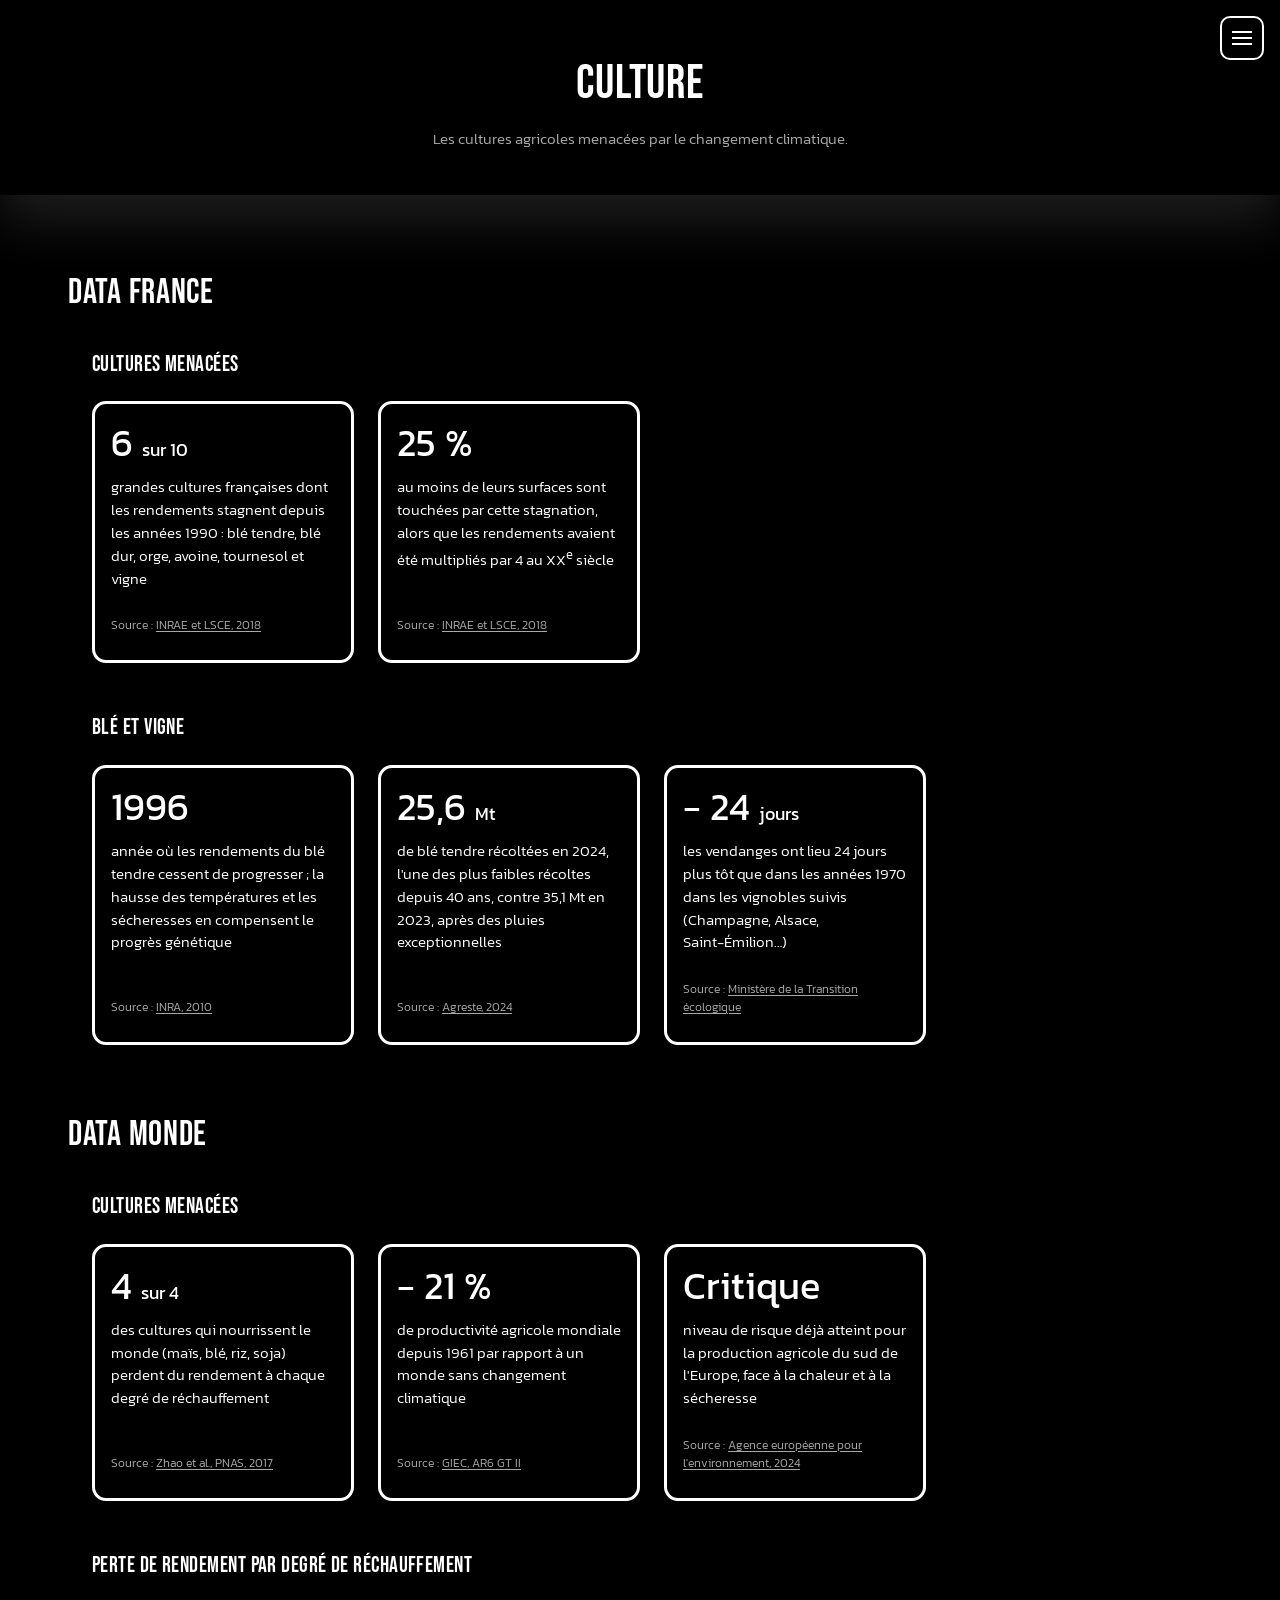
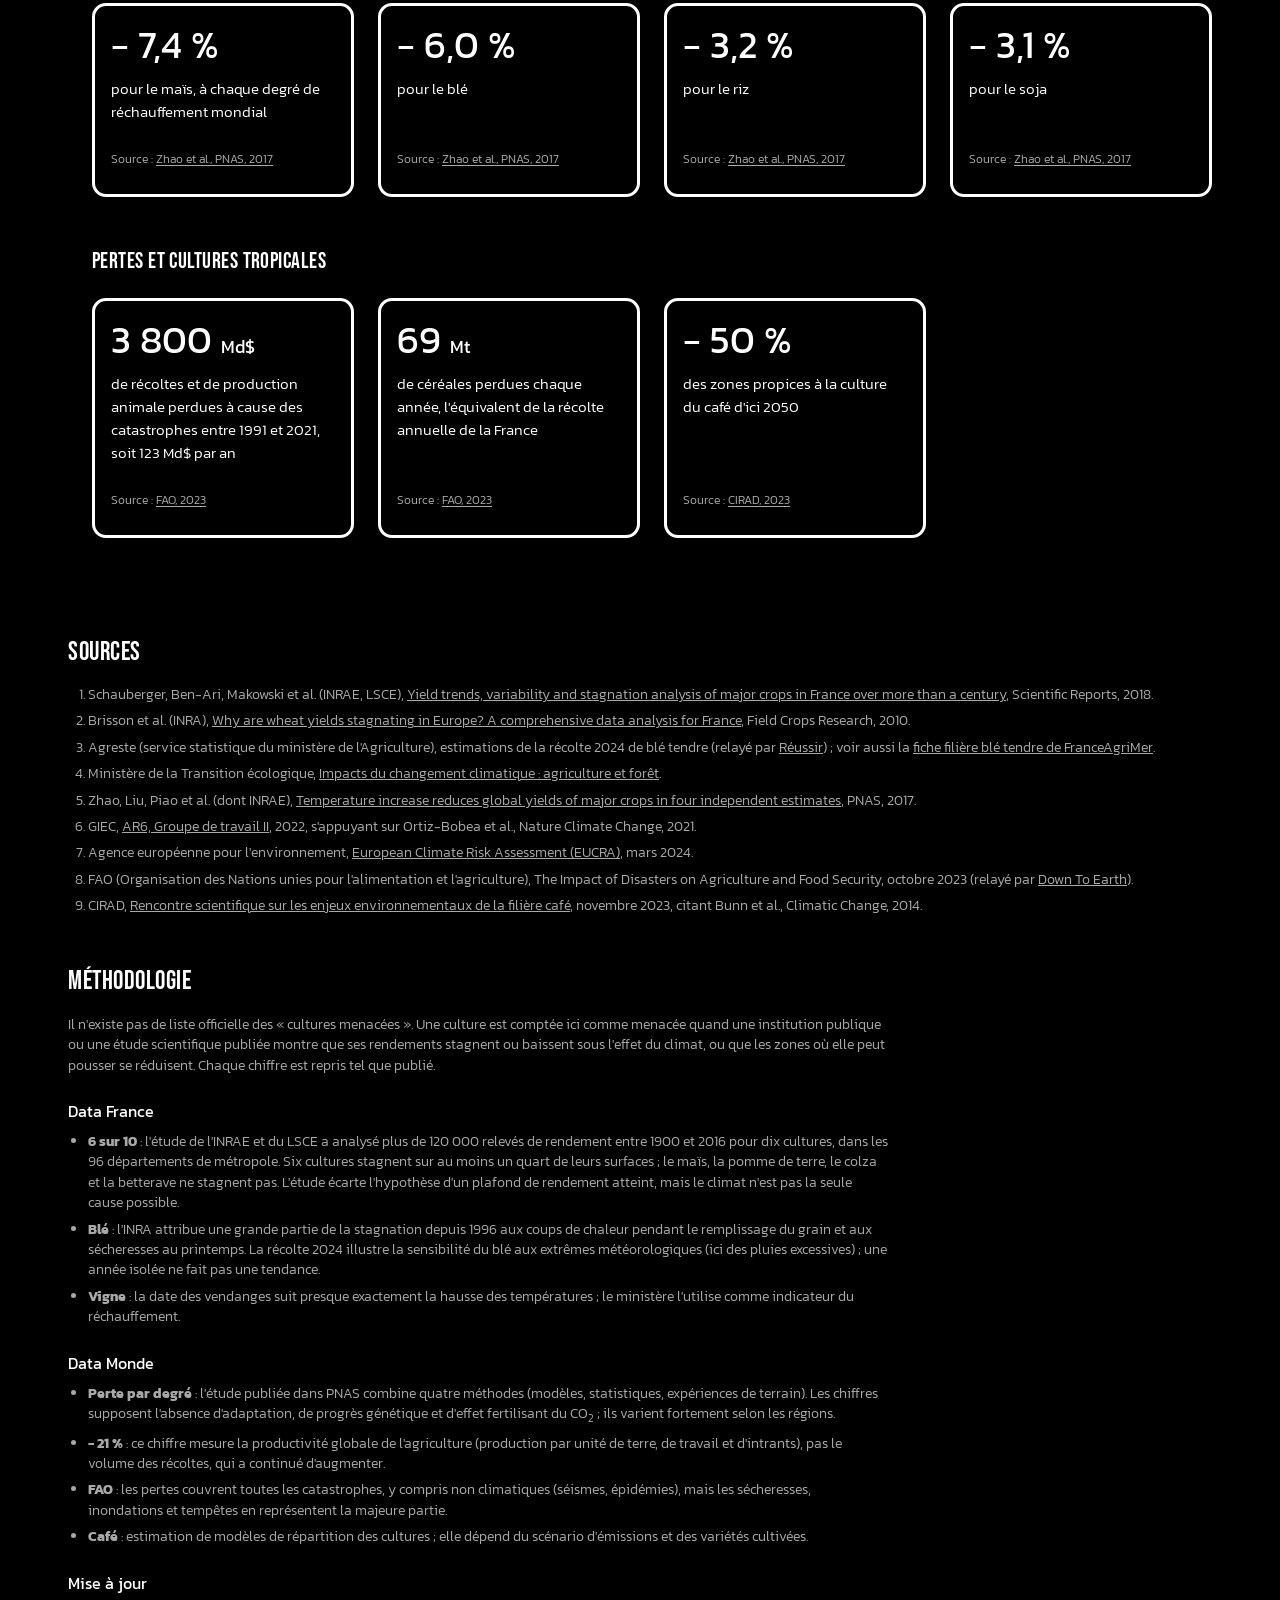
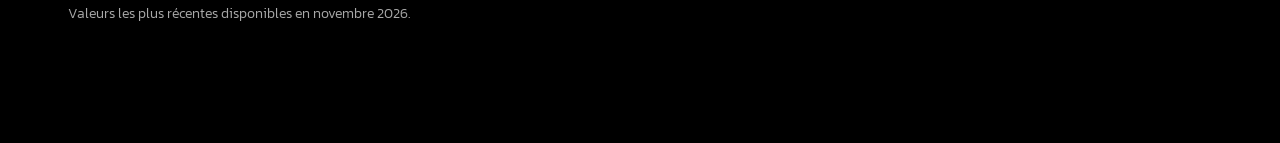
==== culture.html @ ac726778 "Ajoute la page Culture sur les cultures agricoles menacées Co-Authored-By: Claude Opus 5.5 <noreply@" ====
<!doctype html>
<html lang="fr">
<head>
  <meta charset="utf-8">
  <meta name="viewport" content="width=device-width, initial-scale=1">
  <title>Cultures agricoles et climat</title>
  <meta name="description" content="Les cultures agricoles menacées par le changement climatique en France et dans le monde, d'après des sources officielles et scientifiques.">
  <link rel="preconnect" href="https://fonts.googleapis.com">
  <link rel="preconnect" href="https://fonts.gstatic.com" crossorigin>
  <link href="https://fonts.googleapis.com/css2?family=Bebas+Neue&family=Kanit:wght@300;400&display=swap" rel="stylesheet">
  <link rel="stylesheet" href="style.css">
</head>
<body>
  <header>
    <details class="menu">
      <summary aria-label="Menu"><span class="bars"></span></summary>
      <nav aria-label="Pages du site">
        <ul>
          <li><a href="index.html">Climat</a></li>
          <li><a href="economie.html">Économie</a></li>
          <li><a href="culture.html" aria-current="page">Culture</a></li>
        </ul>
      </nav>
    </details>
    <h1>Culture</h1>
    <p>Les cultures agricoles menacées par le changement climatique.</p>
  </header>

  <main>
    <section aria-labelledby="france">
      <h2 id="france">Data France</h2>

      <h3 class="subhead">Cultures menacées</h3>
      <div class="cards">
        <article class="card">
          <div class="value">6 <small>sur 10</small></div>
          <p class="label">grandes cultures françaises dont les rendements stagnent depuis les années 1990 : blé tendre, blé dur, orge, avoine, tournesol et vigne</p>
          <p class="source">Source : <a href="#src-schauberger">INRAE et LSCE, 2018</a></p>
        </article>
        <article class="card">
          <div class="value">25 %</div>
          <p class="label">au moins de leurs surfaces sont touchées par cette stagnation, alors que les rendements avaient été multipliés par 4 au XX<sup>e</sup> siècle</p>
          <p class="source">Source : <a href="#src-schauberger">INRAE et LSCE, 2018</a></p>
        </article>
      </div>

      <h3 class="subhead">Blé et vigne</h3>
      <div class="cards">
        <article class="card">
          <div class="value">1996</div>
          <p class="label">année où les rendements du blé tendre cessent de progresser ; la hausse des températures et les sécheresses en compensent le progrès génétique</p>
          <p class="source">Source : <a href="#src-brisson">INRA, 2010</a></p>
        </article>
        <article class="card">
          <div class="value">25,6 <small>Mt</small></div>
          <p class="label">de blé tendre récoltées en 2024, l'une des plus faibles récoltes depuis 40 ans, contre 35,1 Mt en 2023, après des pluies exceptionnelles</p>
          <p class="source">Source : <a href="#src-agreste">Agreste, 2024</a></p>
        </article>
        <article class="card">
          <div class="value">− 24 <small>jours</small></div>
          <p class="label">les vendanges ont lieu 24 jours plus tôt que dans les années 1970 dans les vignobles suivis (Champagne, Alsace, Saint-Émilion…)</p>
          <p class="source">Source : <a href="#src-mte-vendanges">Ministère de la Transition écologique</a></p>
        </article>
      </div>
    </section>

    <section aria-labelledby="monde">
      <h2 id="monde">Data Monde</h2>

      <h3 class="subhead">Cultures menacées</h3>
      <div class="cards">
        <article class="card">
          <div class="value">4 <small>sur 4</small></div>
          <p class="label">des cultures qui nourrissent le monde (maïs, blé, riz, soja) perdent du rendement à chaque degré de réchauffement</p>
          <p class="source">Source : <a href="#src-zhao">Zhao et al., PNAS, 2017</a></p>
        </article>
        <article class="card">
          <div class="value">− 21 %</div>
          <p class="label">de productivité agricole mondiale depuis 1961 par rapport à un monde sans changement climatique</p>
          <p class="source">Source : <a href="#src-ortiz">GIEC, AR6 GT II</a></p>
        </article>
        <article class="card">
          <div class="value">Critique</div>
          <p class="label">niveau de risque déjà atteint pour la production agricole du sud de l'Europe, face à la chaleur et à la sécheresse</p>
          <p class="source">Source : <a href="#src-eea">Agence européenne pour l'environnement, 2024</a></p>
        </article>
      </div>

      <h3 class="subhead">Perte de rendement par degré de réchauffement</h3>
      <div class="cards">
        <article class="card">
          <div class="value">− 7,4 %</div>
          <p class="label">pour le maïs, à chaque degré de réchauffement mondial</p>
          <p class="source">Source : <a href="#src-zhao">Zhao et al., PNAS, 2017</a></p>
        </article>
        <article class="card">
          <div class="value">− 6,0 %</div>
          <p class="label">pour le blé</p>
          <p class="source">Source : <a href="#src-zhao">Zhao et al., PNAS, 2017</a></p>
        </article>
        <article class="card">
          <div class="value">− 3,2 %</div>
          <p class="label">pour le riz</p>
          <p class="source">Source : <a href="#src-zhao">Zhao et al., PNAS, 2017</a></p>
        </article>
        <article class="card">
          <div class="value">− 3,1 %</div>
          <p class="label">pour le soja</p>
          <p class="source">Source : <a href="#src-zhao">Zhao et al., PNAS, 2017</a></p>
        </article>
      </div>

      <h3 class="subhead">Pertes et cultures tropicales</h3>
      <div class="cards">
        <article class="card">
          <div class="value">3 800 <small>Md$</small></div>
          <p class="label">de récoltes et de production animale perdues à cause des catastrophes entre 1991 et 2021, soit 123 Md$ par an</p>
          <p class="source">Source : <a href="#src-fao">FAO, 2023</a></p>
        </article>
        <article class="card">
          <div class="value">69 <small>Mt</small></div>
          <p class="label">de céréales perdues chaque année, l'équivalent de la récolte annuelle de la France</p>
          <p class="source">Source : <a href="#src-fao">FAO, 2023</a></p>
        </article>
        <article class="card">
          <div class="value">− 50 %</div>
          <p class="label">des zones propices à la culture du café d'ici 2050</p>
          <p class="source">Source : <a href="#src-cafe">CIRAD, 2023</a></p>
        </article>
      </div>
    </section>
  </main>

  <footer>
    <h2>Sources</h2>
    <ol>
      <li id="src-schauberger">Schauberger, Ben-Ari, Makowski et al. (INRAE, LSCE), <a href="https://hal.inrae.fr/hal-02620950v1">Yield trends, variability and stagnation analysis of major crops in France over more than a century</a>, Scientific Reports, 2018.</li>
      <li id="src-brisson">Brisson et al. (INRA), <a href="https://agris.fao.org/search/en/records/67dad7e0677d8be0233c155b">Why are wheat yields stagnating in Europe? A comprehensive data analysis for France</a>, Field Crops Research, 2010.</li>
      <li id="src-agreste">Agreste (service statistique du ministère de l'Agriculture), estimations de la récolte 2024 de blé tendre (relayé par <a href="https://www.reussir.fr/moisson-2024-quand-agreste-estime-la-production-de-ble-tendre-263-mt-pour-2024">Réussir</a>) ; voir aussi la <a href="https://www.franceagrimer.fr/sites/default/files/2026-02/15_FICHE_FILIERE_BLE_TENDRE_2026.pdf">fiche filière blé tendre de FranceAgriMer</a>.</li>
      <li id="src-mte-vendanges">Ministère de la Transition écologique, <a href="https://www.ecologie.gouv.fr/politiques-publiques/impacts-du-changement-climatique-agriculture-foret">Impacts du changement climatique : agriculture et forêt</a>.</li>
      <li id="src-zhao">Zhao, Liu, Piao et al. (dont INRAE), <a href="https://hal.archives-ouvertes.fr/hal-01594919">Temperature increase reduces global yields of major crops in four independent estimates</a>, PNAS, 2017.</li>
      <li id="src-ortiz">GIEC, <a href="https://www.ipcc.ch/report/ar6/wg2/">AR6, Groupe de travail II</a>, 2022, s'appuyant sur Ortiz-Bobea et al., Nature Climate Change, 2021.</li>
      <li id="src-eea">Agence européenne pour l'environnement, <a href="https://www.eea.europa.eu/publications/european-climate-risk-assessment">European Climate Risk Assessment (EUCRA)</a>, mars 2024.</li>
      <li id="src-fao">FAO (Organisation des Nations unies pour l'alimentation et l'agriculture), The Impact of Disasters on Agriculture and Food Security, octobre 2023 (relayé par <a href="https://www.downtoearth.org.in/agriculture/farmers-lost-3-8-trillion-to-disasters-over-30-years-fao-s-first-ever-global-estimation-92299">Down To Earth</a>).</li>
      <li id="src-cafe">CIRAD, <a href="https://www.cirad.fr/en/content/download/9455/file/Rencontre%20scientifique%20sur%20les%20enjeux%20environnementaux%20de%20la%20fili%C3%A8re%20caf%C3%A9%20-%20novembre%202023.pdf">Rencontre scientifique sur les enjeux environnementaux de la filière café</a>, novembre 2023, citant Bunn et al., Climatic Change, 2014.</li>
    </ol>

    <section class="methodo" aria-labelledby="methodologie">
      <h2 id="methodologie">Méthodologie</h2>
      <p>Il n'existe pas de liste officielle des « cultures menacées ». Une culture est comptée ici comme menacée quand une institution publique ou une étude scientifique publiée montre que ses rendements stagnent ou baissent sous l'effet du climat, ou que les zones où elle peut pousser se réduisent. Chaque chiffre est repris tel que publié.</p>

      <h3>Data France</h3>
      <ul>
        <li><strong>6 sur 10</strong> : l'étude de l'INRAE et du LSCE a analysé plus de 120 000 relevés de rendement entre 1900 et 2016 pour dix cultures, dans les 96 départements de métropole. Six cultures stagnent sur au moins un quart de leurs surfaces ; le maïs, la pomme de terre, le colza et la betterave ne stagnent pas. L'étude écarte l'hypothèse d'un plafond de rendement atteint, mais le climat n'est pas la seule cause possible.</li>
        <li><strong>Blé</strong> : l'INRA attribue une grande partie de la stagnation depuis 1996 aux coups de chaleur pendant le remplissage du grain et aux sécheresses au printemps. La récolte 2024 illustre la sensibilité du blé aux extrêmes météorologiques (ici des pluies excessives) ; une année isolée ne fait pas une tendance.</li>
        <li><strong>Vigne</strong> : la date des vendanges suit presque exactement la hausse des températures ; le ministère l'utilise comme indicateur du réchauffement.</li>
      </ul>

      <h3>Data Monde</h3>
      <ul>
        <li><strong>Perte par degré</strong> : l'étude publiée dans PNAS combine quatre méthodes (modèles, statistiques, expériences de terrain). Les chiffres supposent l'absence d'adaptation, de progrès génétique et d'effet fertilisant du CO<sub>2</sub> ; ils varient fortement selon les régions.</li>
        <li><strong>− 21 %</strong> : ce chiffre mesure la productivité globale de l'agriculture (production par unité de terre, de travail et d'intrants), pas le volume des récoltes, qui a continué d'augmenter.</li>
        <li><strong>FAO</strong> : les pertes couvrent toutes les catastrophes, y compris non climatiques (séismes, épidémies), mais les sécheresses, inondations et tempêtes en représentent la majeure partie.</li>
        <li><strong>Café</strong> : estimation de modèles de répartition des cultures ; elle dépend du scénario d'émissions et des variétés cultivées.</li>
      </ul>

      <h3>Mise à jour</h3>
      <p>Valeurs les plus récentes disponibles en novembre 2026.</p>
    </section>
  </footer>
  <script src="menu.js"></script>
</body>
</html>
---- style.css ----
:root {
  --bg: #000;
  --fg: #fff;
  --muted: #a8a8a8;
  --border: #fff;
  --radius: 14px;
  --hover: #1f1f1f;
  color-scheme: dark;
}

* { box-sizing: border-box; }

body {
  margin: 0;
  background: var(--bg);
  color: var(--fg);
  font-family: "Kanit", system-ui, sans-serif;
  font-weight: 300;
  line-height: 1.5;
}

a { color: inherit; }

header {
  position: relative;
  padding: 48px 72px 44px;
  text-align: center;
  background: var(--bg);
  box-shadow: 0 24px 50px rgba(255, 255, 255, 0.12);
}

h1, h2 {
  font-family: "Bebas Neue", Impact, sans-serif;
  font-weight: 400;
  letter-spacing: 0.02em;
  margin: 0;
}

h1 { font-size: clamp(2rem, 5vw, 3rem); }
h2 { font-size: clamp(1.7rem, 3.5vw, 2.2rem); margin-bottom: 28px; }

header p {
  margin: 8px auto 0;
  max-width: 640px;
  color: var(--muted);
  font-size: 0.95rem;
}

main {
  max-width: 1240px;
  margin: 0 auto;
  padding: 72px 48px 32px;
}

section { margin-bottom: 64px; }

.cards {
  display: grid;
  grid-template-columns: repeat(auto-fill, minmax(min(100%, 210px), 1fr));
  gap: 24px;
  padding-left: 24px;
}

.card {
  display: flex;
  flex-direction: column;
  border: 3px solid var(--border);
  border-radius: var(--radius);
  padding: 18px 16px 14px;
}

.value {
  font-size: 2.4rem;
  font-weight: 400;
  line-height: 1.1;
  white-space: nowrap;
}

.value small { font-size: 1.1rem; }

.label {
  margin: 12px 0 14px;
  font-size: 0.95rem;
  flex-grow: 1;
}

.source {
  font-size: 0.75rem;
  color: var(--muted);
}

.source a { text-underline-offset: 2px; }

.subhead {
  font-family: "Bebas Neue", Impact, sans-serif;
  font-weight: 400;
  font-size: 1.4rem;
  letter-spacing: 0.02em;
  margin: 48px 0 20px 24px;
}

h2 + .subhead { margin-top: 0; }

.note {
  padding-left: 24px;
  margin-top: 20px;
  font-size: 0.85rem;
  color: var(--muted);
  max-width: 820px;
}

footer {
  max-width: 1240px;
  margin: 0 auto;
  padding: 0 48px 56px;
  color: var(--muted);
  font-size: 0.85rem;
}

footer h2 { color: var(--fg); font-size: 1.6rem; margin-bottom: 12px; }
footer ol { padding-left: 20px; }
footer li { margin-bottom: 6px; }
footer h2 + ol, footer h2 + p { margin-top: 0; }
.methodo { margin-top: 48px; }
.methodo h3 {
  font-family: "Kanit", system-ui, sans-serif;
  font-weight: 400;
  font-size: 1rem;
  color: var(--fg);
  margin: 24px 0 8px;
}
.methodo p, .methodo ul { margin: 0 0 8px; max-width: 820px; }
.methodo ul { padding-left: 20px; }

/* Menu burger */
.menu {
  position: absolute;
  top: 16px;
  right: max(16px, env(safe-area-inset-right, 0px));
  z-index: 20;
  text-align: left;
}

.menu summary {
  list-style: none;
  display: grid;
  place-items: center;
  width: 44px;
  height: 44px;
  border: 2px solid var(--border);
  border-radius: 10px;
  cursor: pointer;
}

.menu summary::-webkit-details-marker { display: none; }

.menu summary:focus-visible,
.menu a:focus-visible { outline: 2px solid var(--fg); outline-offset: 3px; }

.bars,
.bars::before,
.bars::after {
  display: block;
  width: 20px;
  height: 2px;
  background: var(--fg);
  transition: transform 0.2s, background 0.2s;
}

.bars { position: relative; }
.bars::before, .bars::after { content: ""; position: absolute; left: 0; }
.bars::before { top: -6px; }
.bars::after { top: 6px; }

.menu[open] .bars { background: transparent; }
.menu[open] .bars::before { transform: translateY(6px) rotate(45deg); }
.menu[open] .bars::after { transform: translateY(-6px) rotate(-45deg); }

.menu nav {
  position: absolute;
  top: 54px;
  right: 0;
  min-width: 200px;
  padding: 8px;
  background: var(--bg);
  border: 2px solid var(--border);
  border-radius: var(--radius);
}

.menu ul { list-style: none; margin: 0; padding: 0; }

.menu a {
  display: block;
  padding: 8px 14px;
  border-radius: 8px;
  font-family: "Bebas Neue", Impact, sans-serif;
  font-size: 1.4rem;
  letter-spacing: 0.02em;
  text-decoration: none;
}

.menu a:hover { background: var(--hover); }
.menu a[aria-current="page"] { text-decoration: underline; text-underline-offset: 4px; }

@media (prefers-reduced-motion: reduce) {
  .bars, .bars::before, .bars::after { transition: none; }
}

@media (max-width: 640px) {
  header { padding: 32px 68px 32px; }
  main { padding: 48px 16px 16px; }
  footer { padding: 0 16px 40px; }
  .cards { padding-left: 0; gap: 16px; }
  .note { padding-left: 0; }
  .subhead { margin-left: 0; }
}
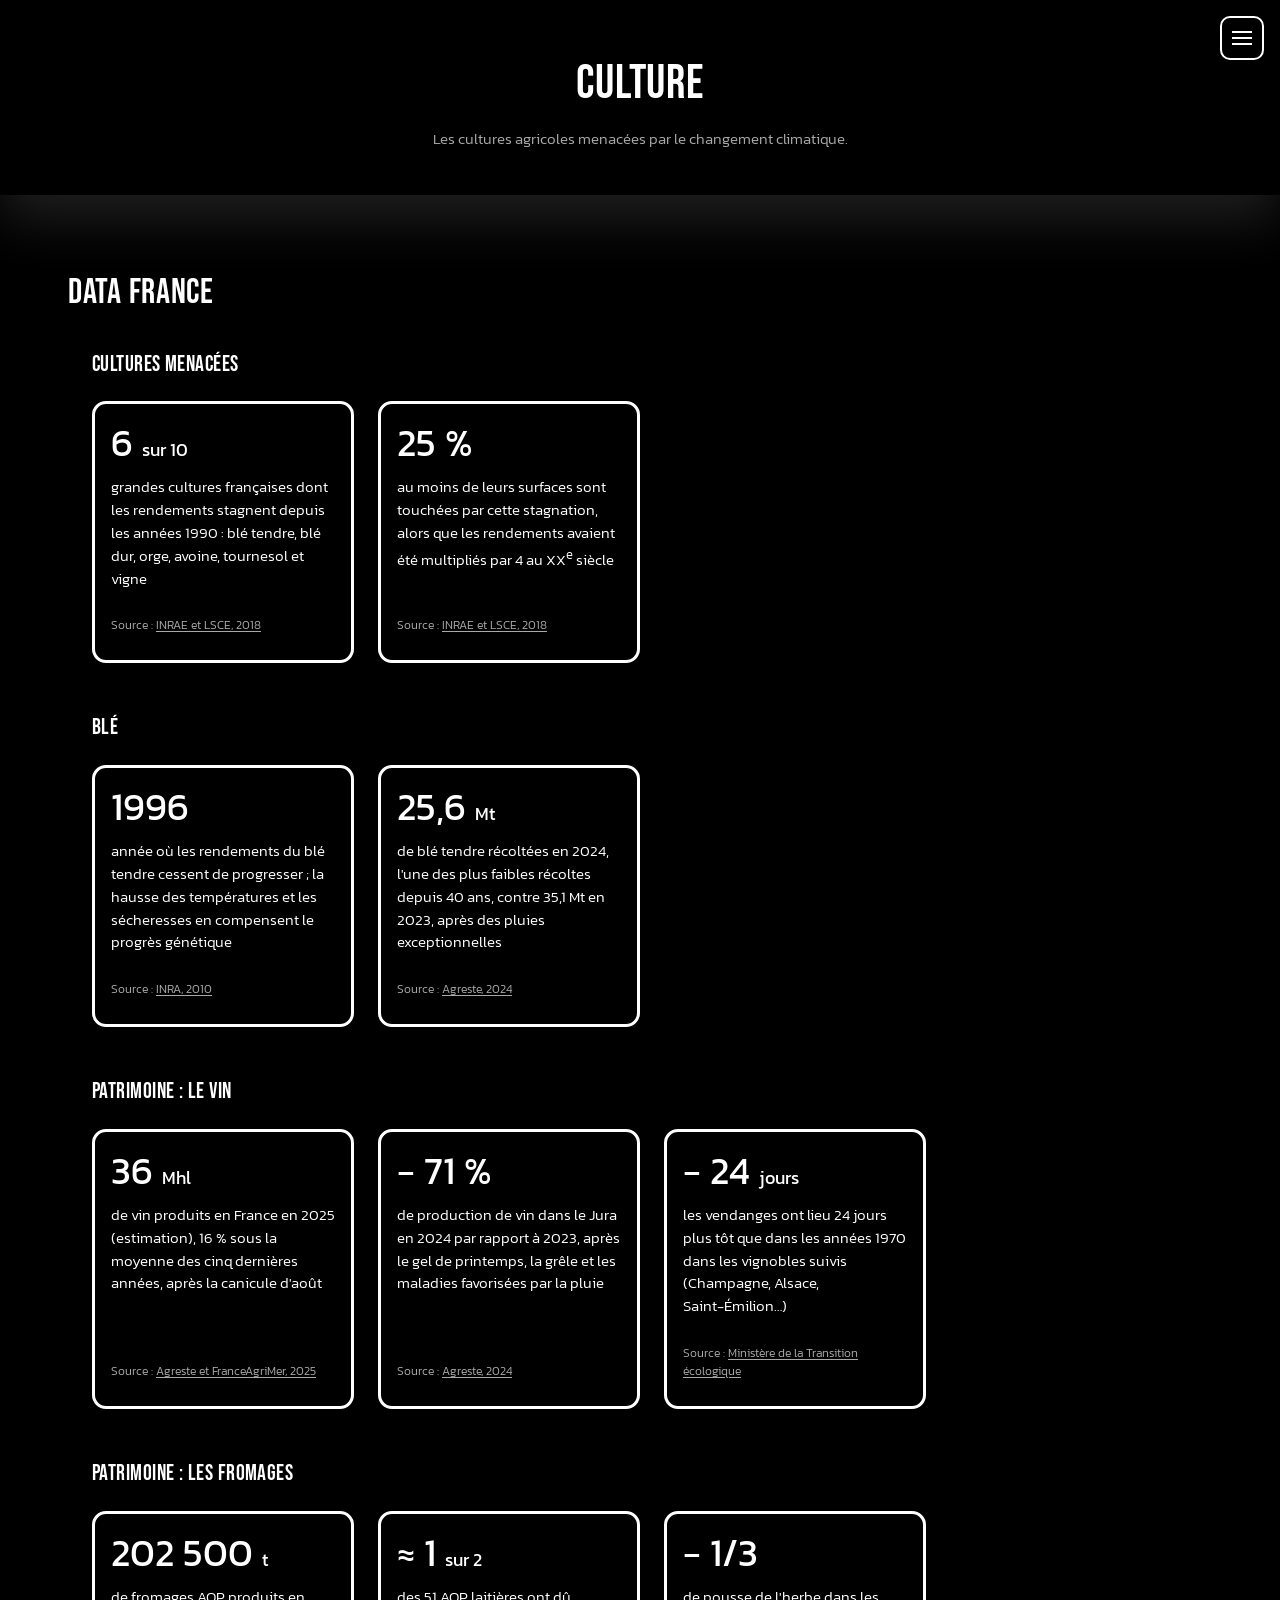
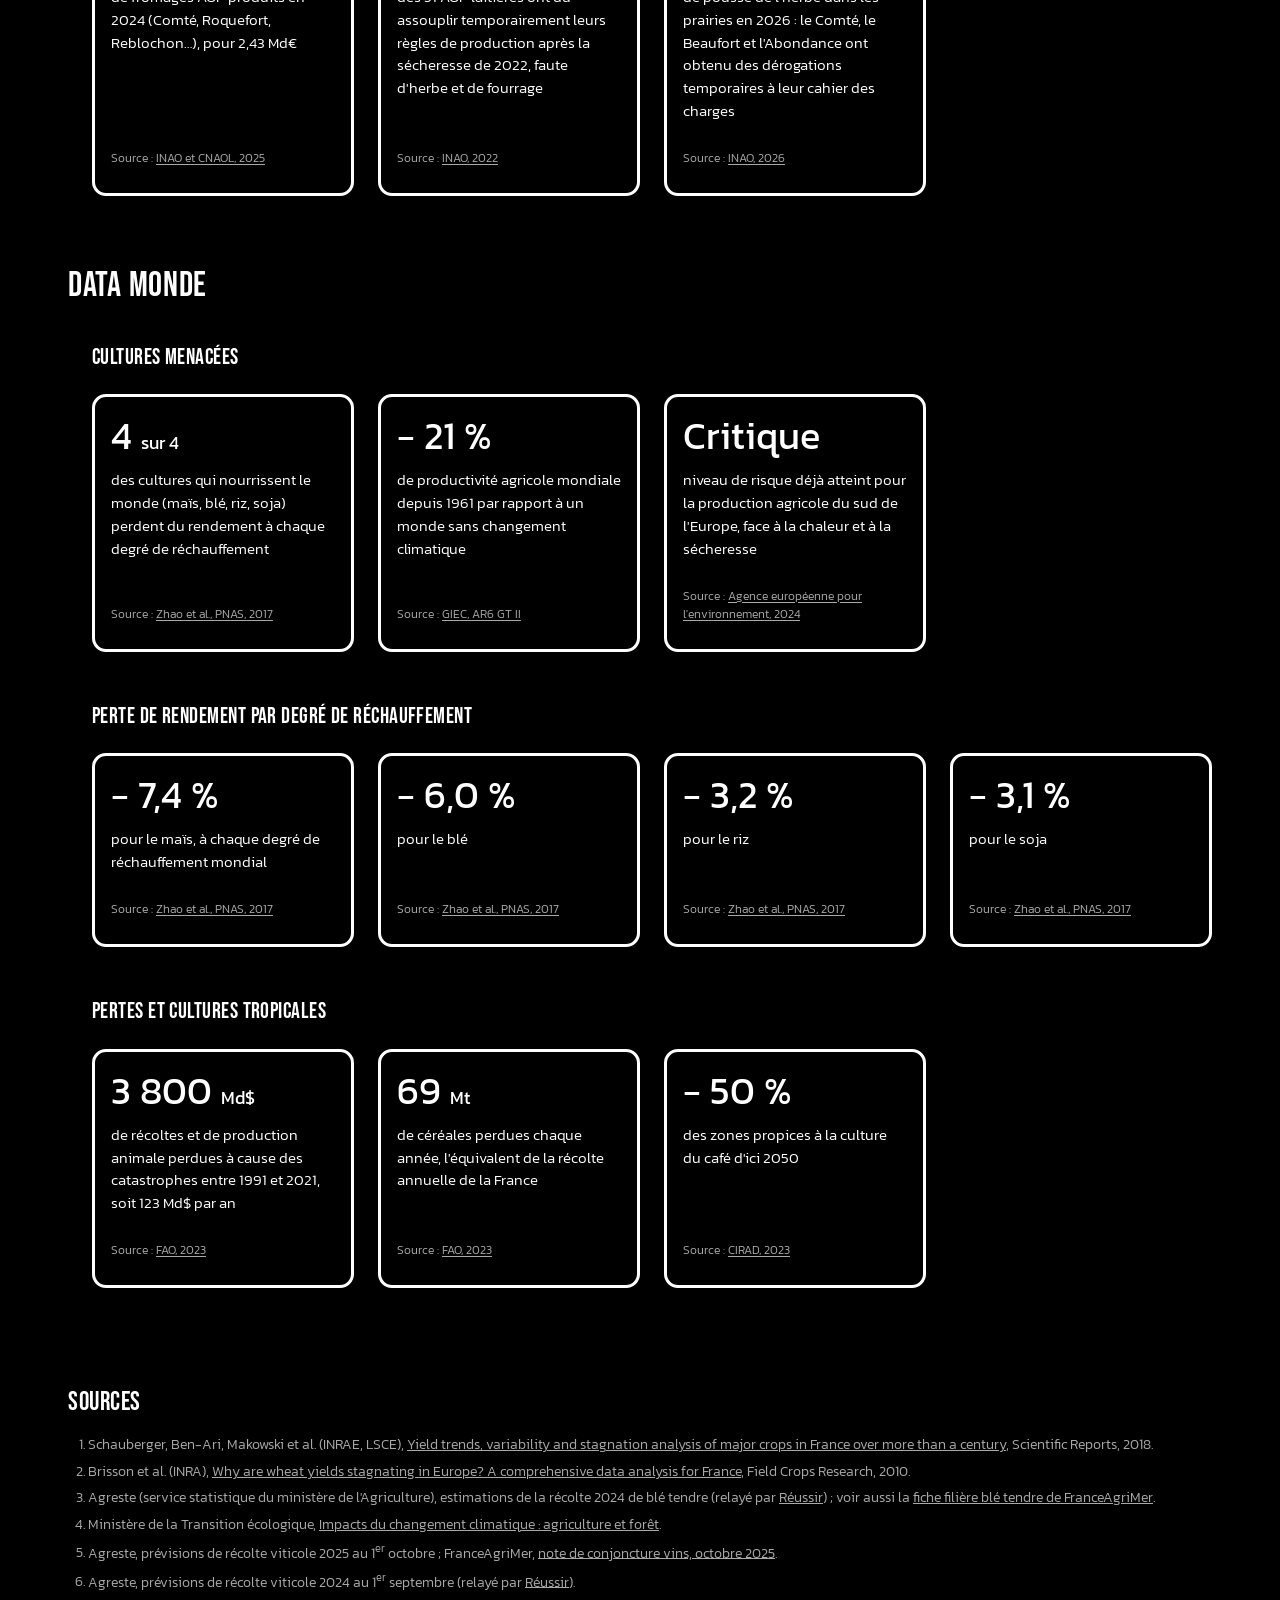
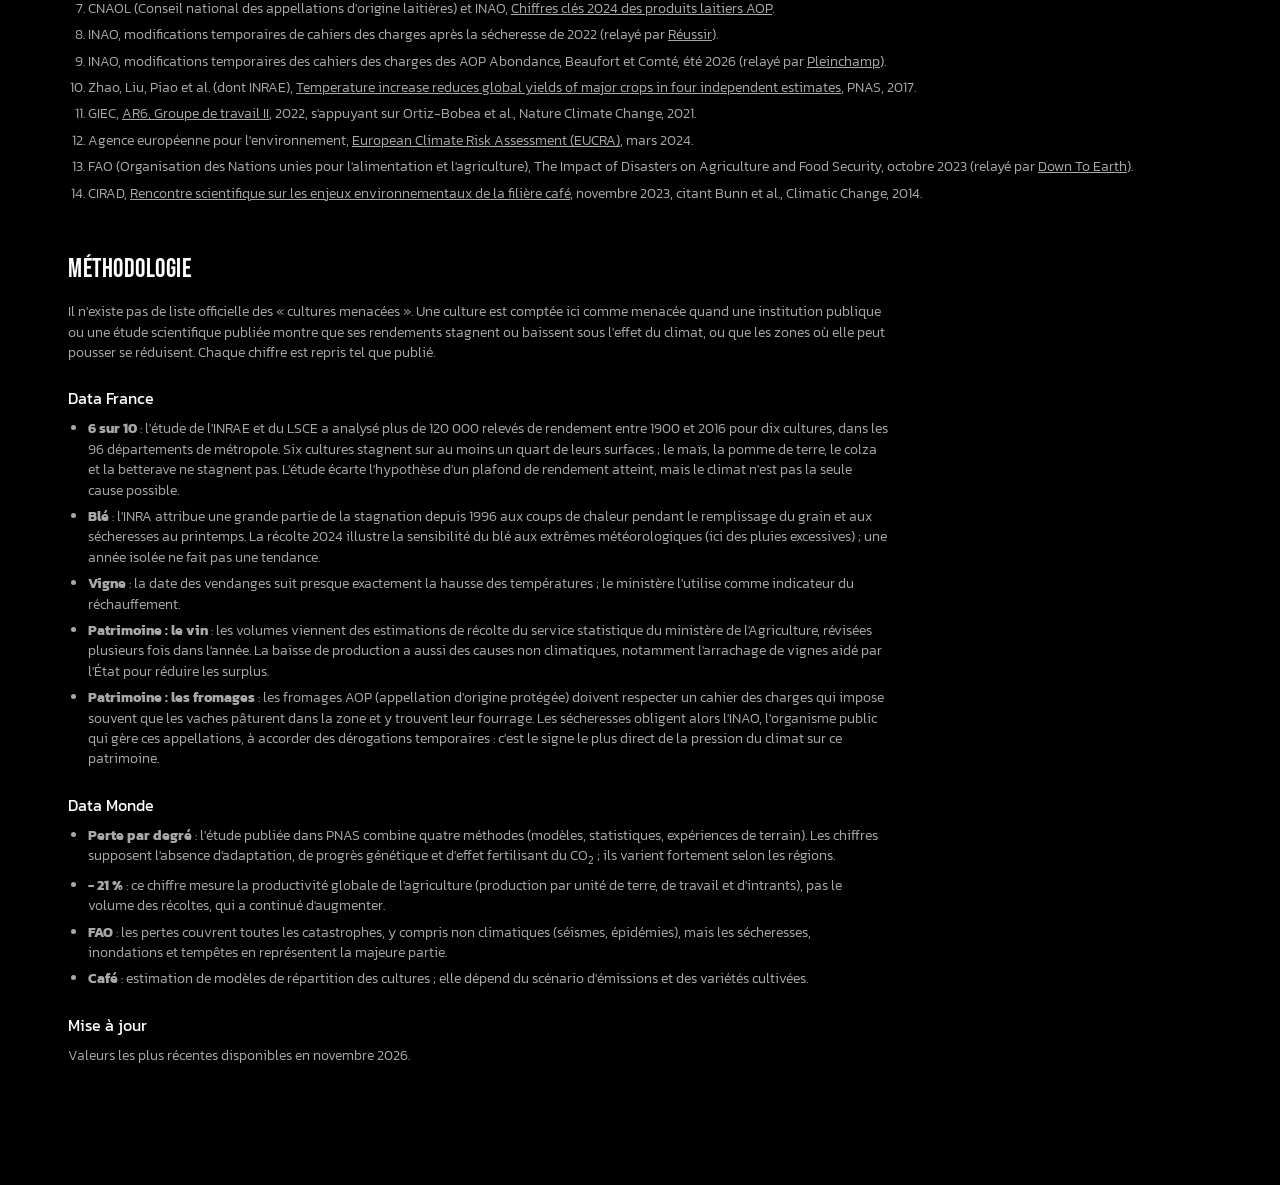
==== commit 4ad075c6: "Ajoute une section Patrimoine (vin et fromages) à la page Culture Co-Authored-By: Claude Opus 5.5 <n" ====
--- a/culture.html
+++ b/culture.html
@@ -44,7 +44,7 @@
         </article>
       </div>
 
-      <h3 class="subhead">Blé et vigne</h3>
+      <h3 class="subhead">Blé</h3>
       <div class="cards">
         <article class="card">
           <div class="value">1996</div>
@@ -56,10 +56,43 @@
           <p class="label">de blé tendre récoltées en 2024, l'une des plus faibles récoltes depuis 40 ans, contre 35,1 Mt en 2023, après des pluies exceptionnelles</p>
           <p class="source">Source : <a href="#src-agreste">Agreste, 2024</a></p>
         </article>
+      </div>
+
+      <h3 class="subhead" id="patrimoine-vin">Patrimoine : le vin</h3>
+      <div class="cards">
+        <article class="card">
+          <div class="value">36 <small>Mhl</small></div>
+          <p class="label">de vin produits en France en 2025 (estimation), 16 % sous la moyenne des cinq dernières années, après la canicule d'août</p>
+          <p class="source">Source : <a href="#src-agreste-vin-2025">Agreste et FranceAgriMer, 2025</a></p>
+        </article>
+        <article class="card">
+          <div class="value">− 71 %</div>
+          <p class="label">de production de vin dans le Jura en 2024 par rapport à 2023, après le gel de printemps, la grêle et les maladies favorisées par la pluie</p>
+          <p class="source">Source : <a href="#src-agreste-vin-2024">Agreste, 2024</a></p>
+        </article>
         <article class="card">
           <div class="value">− 24 <small>jours</small></div>
           <p class="label">les vendanges ont lieu 24 jours plus tôt que dans les années 1970 dans les vignobles suivis (Champagne, Alsace, Saint-Émilion…)</p>
           <p class="source">Source : <a href="#src-mte-vendanges">Ministère de la Transition écologique</a></p>
+        </article>
+      </div>
+
+      <h3 class="subhead" id="patrimoine-fromages">Patrimoine : les fromages</h3>
+      <div class="cards">
+        <article class="card">
+          <div class="value">202 500 <small>t</small></div>
+          <p class="label">de fromages AOP produits en 2024 (Comté, Roquefort, Reblochon…), pour 2,43 Md€</p>
+          <p class="source">Source : <a href="#src-cnaol">INAO et CNAOL, 2025</a></p>
+        </article>
+        <article class="card">
+          <div class="value">≈ 1 <small>sur 2</small></div>
+          <p class="label">des 51 AOP laitières ont dû assouplir temporairement leurs règles de production après la sécheresse de 2022, faute d'herbe et de fourrage</p>
+          <p class="source">Source : <a href="#src-inao-2022">INAO, 2022</a></p>
+        </article>
+        <article class="card">
+          <div class="value">− 1/3</div>
+          <p class="label">de pousse de l'herbe dans les prairies en 2026 : le Comté, le Beaufort et l'Abondance ont obtenu des dérogations temporaires à leur cahier des charges</p>
+          <p class="source">Source : <a href="#src-inao-2026">INAO, 2026</a></p>
         </article>
       </div>
     </section>
@@ -138,6 +171,11 @@
       <li id="src-brisson">Brisson et al. (INRA), <a href="https://agris.fao.org/search/en/records/67dad7e0677d8be0233c155b">Why are wheat yields stagnating in Europe? A comprehensive data analysis for France</a>, Field Crops Research, 2010.</li>
       <li id="src-agreste">Agreste (service statistique du ministère de l'Agriculture), estimations de la récolte 2024 de blé tendre (relayé par <a href="https://www.reussir.fr/moisson-2024-quand-agreste-estime-la-production-de-ble-tendre-263-mt-pour-2024">Réussir</a>) ; voir aussi la <a href="https://www.franceagrimer.fr/sites/default/files/2026-02/15_FICHE_FILIERE_BLE_TENDRE_2026.pdf">fiche filière blé tendre de FranceAgriMer</a>.</li>
       <li id="src-mte-vendanges">Ministère de la Transition écologique, <a href="https://www.ecologie.gouv.fr/politiques-publiques/impacts-du-changement-climatique-agriculture-foret">Impacts du changement climatique : agriculture et forêt</a>.</li>
+      <li id="src-agreste-vin-2025">Agreste, prévisions de récolte viticole 2025 au 1<sup>er</sup> octobre ; FranceAgriMer, <a href="https://www.franceagrimer.fr/sites/default/files/2025-11/NCO-NOT-VIN-2025-10.pdf">note de conjoncture vins, octobre 2025</a>.</li>
+      <li id="src-agreste-vin-2024">Agreste, prévisions de récolte viticole 2024 au 1<sup>er</sup> septembre (relayé par <a href="https://reussir.fr/vigne/la-vendange-francaise-2024-estimee-393-millions-dhectolitres">Réussir</a>).</li>
+      <li id="src-cnaol">CNAOL (Conseil national des appellations d'origine laitières) et INAO, <a href="https://www.inao.gouv.fr/sites/default/files/2025-09/CNAOL_CHIFFRESCLES2024_VF.pdf">Chiffres clés 2024 des produits laitiers AOP</a>.</li>
+      <li id="src-inao-2022">INAO, modifications temporaires de cahiers des charges après la sécheresse de 2022 (relayé par <a href="https://www.reussir.fr/lait/une-annee-2022-compliquee-pour-les-aop-laitieres">Réussir</a>).</li>
+      <li id="src-inao-2026">INAO, modifications temporaires des cahiers des charges des AOP Abondance, Beaufort et Comté, été 2026 (relayé par <a href="https://www.pleinchamp.com/actualite/secheresse-les-cahiers-des-charges-des-aop-abondance-beaufort-et-comte-temporairement-modifies">Pleinchamp</a>).</li>
       <li id="src-zhao">Zhao, Liu, Piao et al. (dont INRAE), <a href="https://hal.archives-ouvertes.fr/hal-01594919">Temperature increase reduces global yields of major crops in four independent estimates</a>, PNAS, 2017.</li>
       <li id="src-ortiz">GIEC, <a href="https://www.ipcc.ch/report/ar6/wg2/">AR6, Groupe de travail II</a>, 2022, s'appuyant sur Ortiz-Bobea et al., Nature Climate Change, 2021.</li>
       <li id="src-eea">Agence européenne pour l'environnement, <a href="https://www.eea.europa.eu/publications/european-climate-risk-assessment">European Climate Risk Assessment (EUCRA)</a>, mars 2024.</li>
@@ -154,6 +192,8 @@
         <li><strong>6 sur 10</strong> : l'étude de l'INRAE et du LSCE a analysé plus de 120 000 relevés de rendement entre 1900 et 2016 pour dix cultures, dans les 96 départements de métropole. Six cultures stagnent sur au moins un quart de leurs surfaces ; le maïs, la pomme de terre, le colza et la betterave ne stagnent pas. L'étude écarte l'hypothèse d'un plafond de rendement atteint, mais le climat n'est pas la seule cause possible.</li>
         <li><strong>Blé</strong> : l'INRA attribue une grande partie de la stagnation depuis 1996 aux coups de chaleur pendant le remplissage du grain et aux sécheresses au printemps. La récolte 2024 illustre la sensibilité du blé aux extrêmes météorologiques (ici des pluies excessives) ; une année isolée ne fait pas une tendance.</li>
         <li><strong>Vigne</strong> : la date des vendanges suit presque exactement la hausse des températures ; le ministère l'utilise comme indicateur du réchauffement.</li>
+        <li><strong>Patrimoine : le vin</strong> : les volumes viennent des estimations de récolte du service statistique du ministère de l'Agriculture, révisées plusieurs fois dans l'année. La baisse de production a aussi des causes non climatiques, notamment l'arrachage de vignes aidé par l'État pour réduire les surplus.</li>
+        <li><strong>Patrimoine : les fromages</strong> : les fromages AOP (appellation d'origine protégée) doivent respecter un cahier des charges qui impose souvent que les vaches pâturent dans la zone et y trouvent leur fourrage. Les sécheresses obligent alors l'INAO, l'organisme public qui gère ces appellations, à accorder des dérogations temporaires : c'est le signe le plus direct de la pression du climat sur ce patrimoine.</li>
       </ul>
 
       <h3>Data Monde</h3>
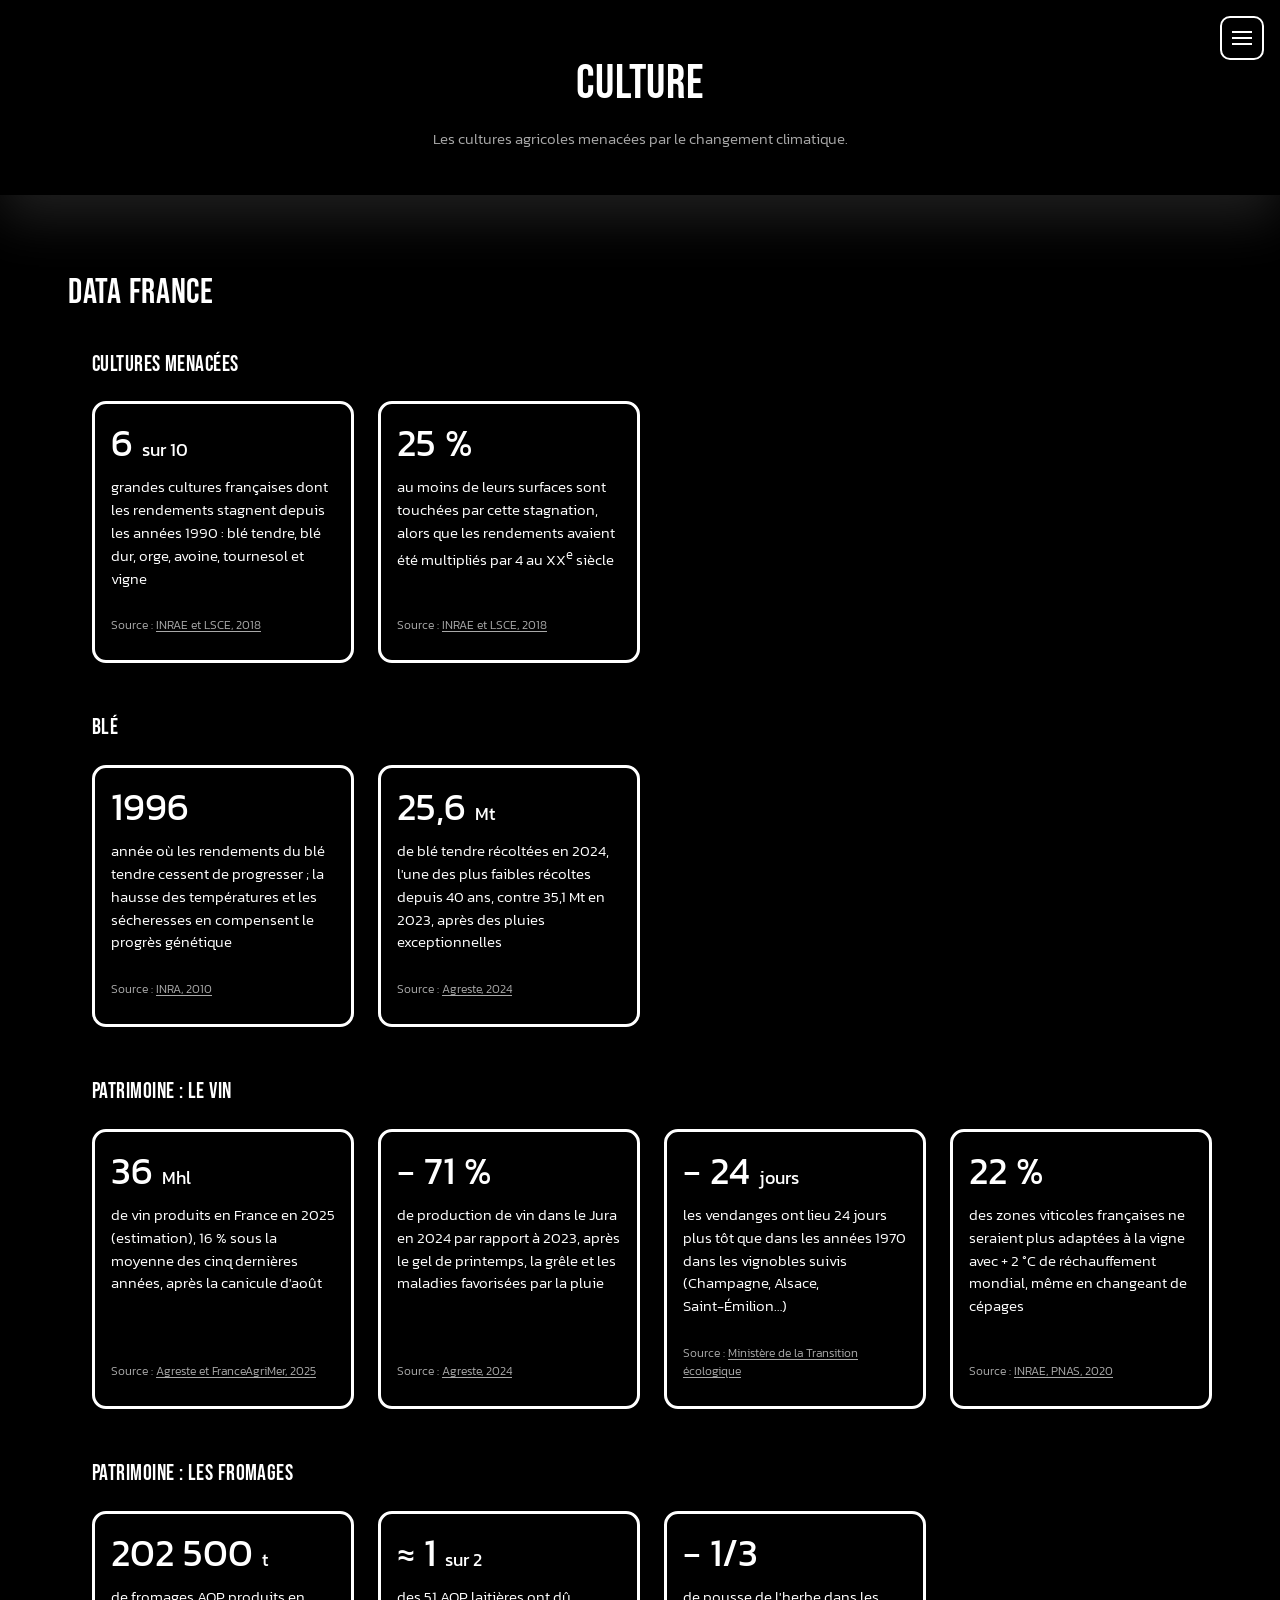
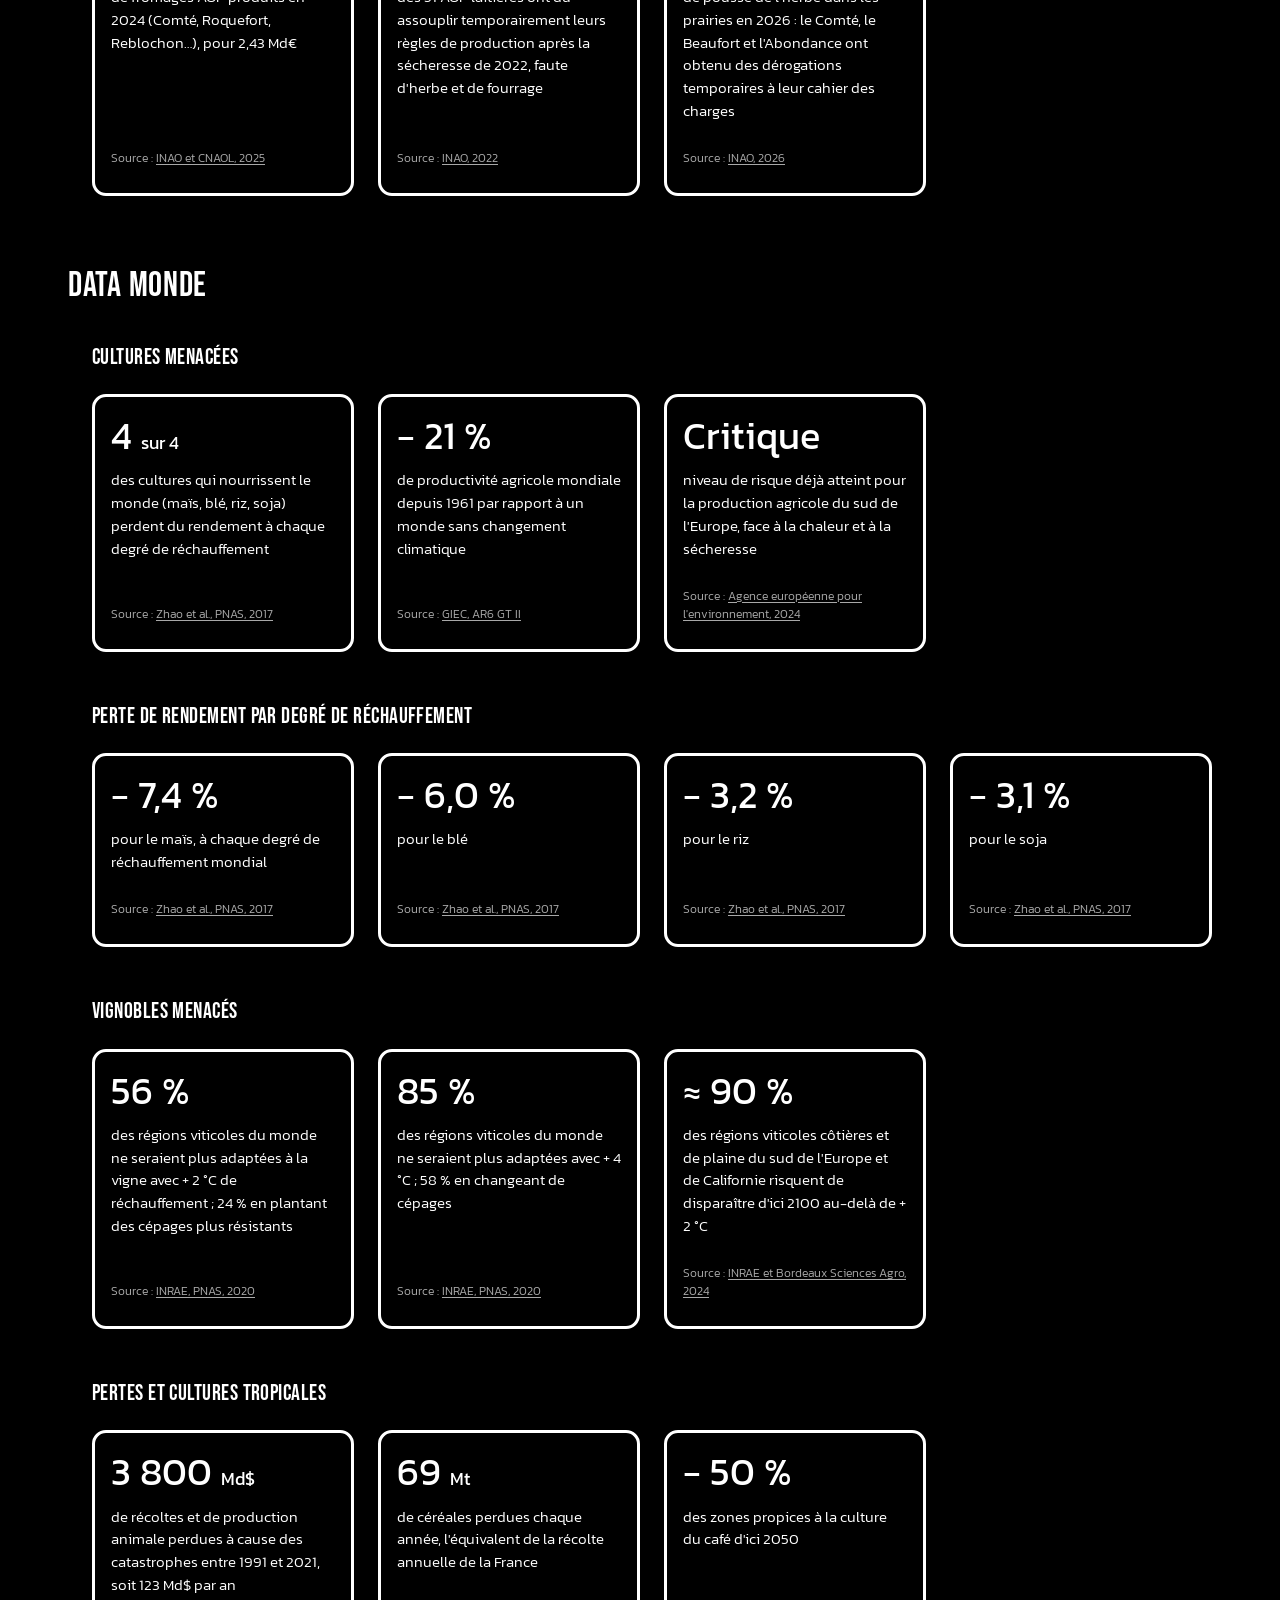
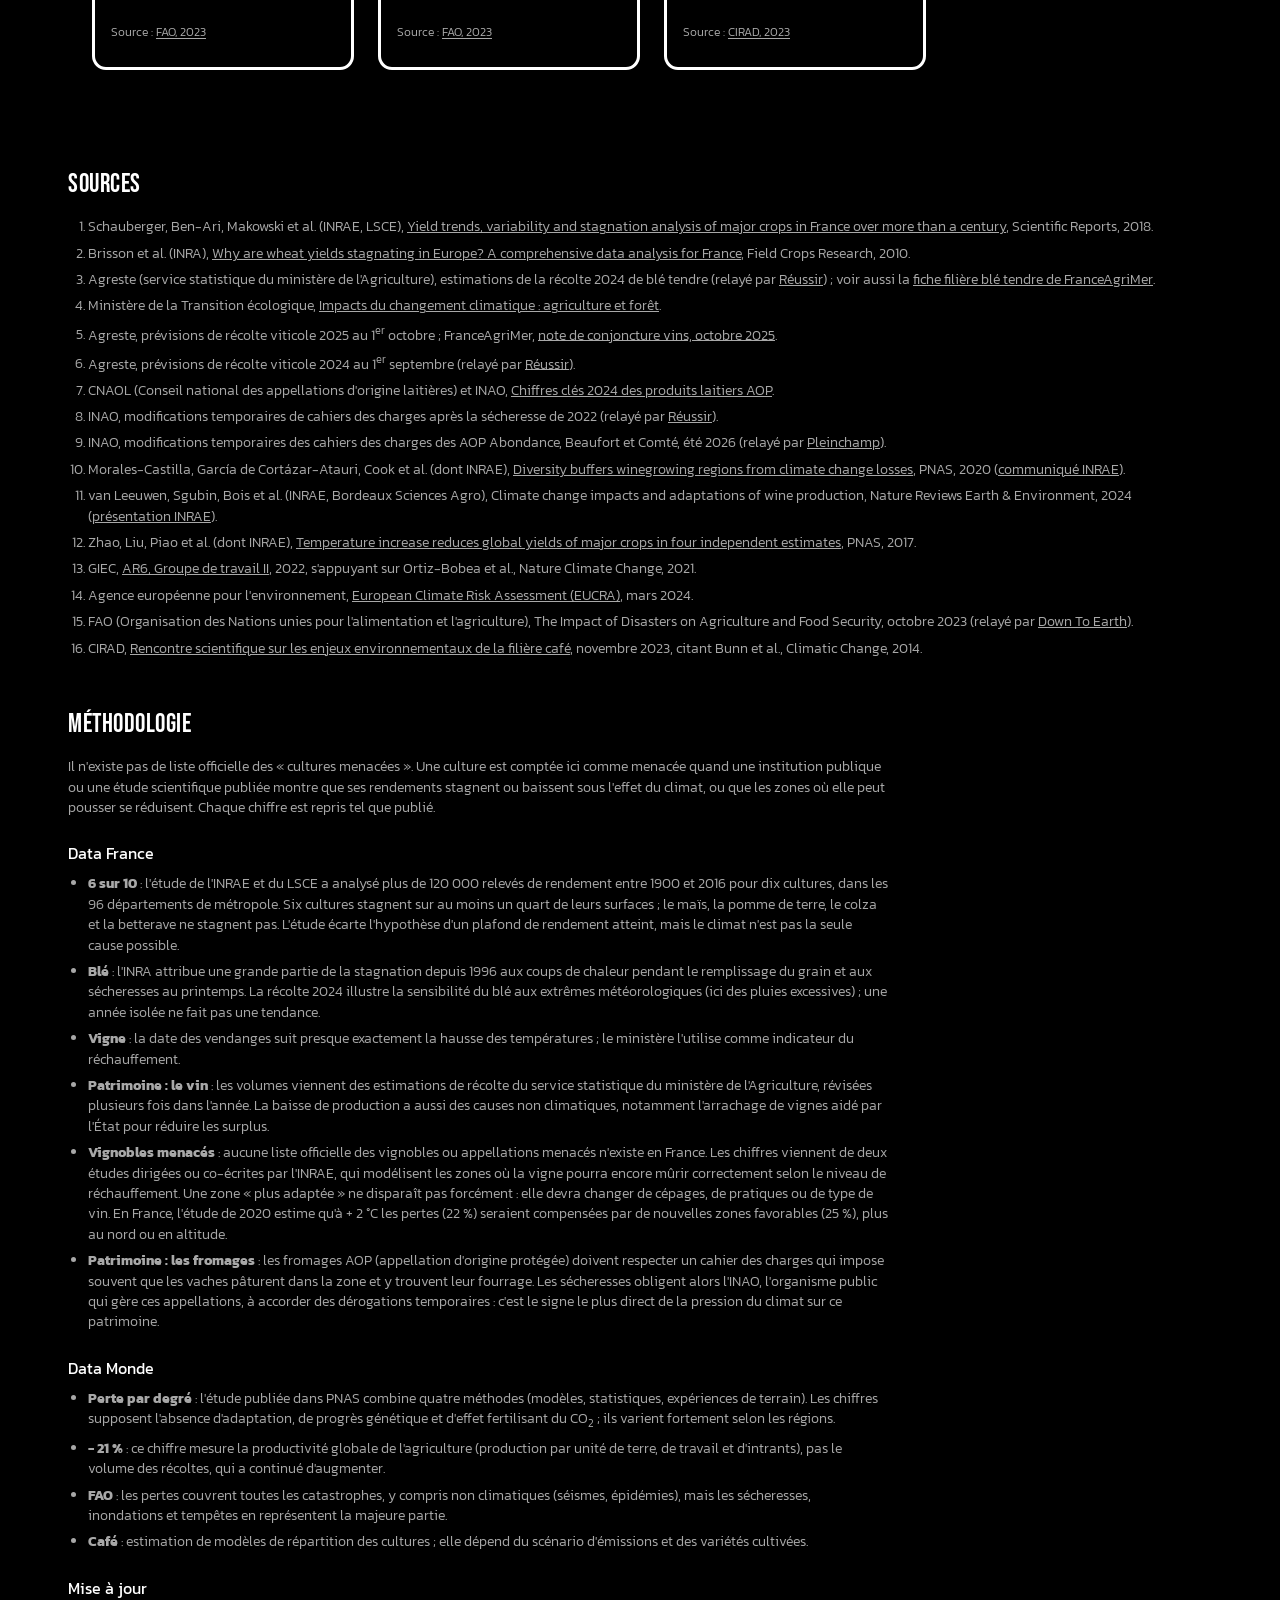
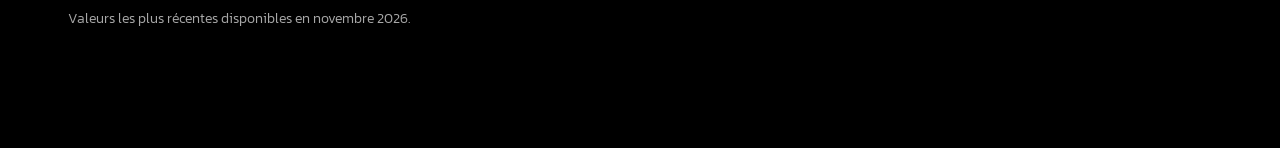
==== commit 7952792b: "Ajoute les vignobles menacés à la page Culture Co-Authored-By: Claude Opus 5.5 <noreply@anthropic.co" ====
--- a/culture.html
+++ b/culture.html
@@ -75,6 +75,11 @@
           <p class="label">les vendanges ont lieu 24 jours plus tôt que dans les années 1970 dans les vignobles suivis (Champagne, Alsace, Saint-Émilion…)</p>
           <p class="source">Source : <a href="#src-mte-vendanges">Ministère de la Transition écologique</a></p>
         </article>
+        <article class="card">
+          <div class="value">22 %</div>
+          <p class="label">des zones viticoles françaises ne seraient plus adaptées à la vigne avec + 2 °C de réchauffement mondial, même en changeant de cépages</p>
+          <p class="source">Source : <a href="#src-morales">INRAE, PNAS, 2020</a></p>
+        </article>
       </div>
 
       <h3 class="subhead" id="patrimoine-fromages">Patrimoine : les fromages</h3>
@@ -140,6 +145,25 @@
           <div class="value">− 3,1 %</div>
           <p class="label">pour le soja</p>
           <p class="source">Source : <a href="#src-zhao">Zhao et al., PNAS, 2017</a></p>
+        </article>
+      </div>
+
+      <h3 class="subhead" id="monde-vignobles">Vignobles menacés</h3>
+      <div class="cards">
+        <article class="card">
+          <div class="value">56 %</div>
+          <p class="label">des régions viticoles du monde ne seraient plus adaptées à la vigne avec + 2 °C de réchauffement ; 24 % en plantant des cépages plus résistants</p>
+          <p class="source">Source : <a href="#src-morales">INRAE, PNAS, 2020</a></p>
+        </article>
+        <article class="card">
+          <div class="value">85 %</div>
+          <p class="label">des régions viticoles du monde ne seraient plus adaptées avec + 4 °C ; 58 % en changeant de cépages</p>
+          <p class="source">Source : <a href="#src-morales">INRAE, PNAS, 2020</a></p>
+        </article>
+        <article class="card">
+          <div class="value">≈ 90 %</div>
+          <p class="label">des régions viticoles côtières et de plaine du sud de l'Europe et de Californie risquent de disparaître d'ici 2100 au-delà de + 2 °C</p>
+          <p class="source">Source : <a href="#src-vanleeuwen">INRAE et Bordeaux Sciences Agro, 2024</a></p>
         </article>
       </div>
 
@@ -176,6 +200,8 @@
       <li id="src-cnaol">CNAOL (Conseil national des appellations d'origine laitières) et INAO, <a href="https://www.inao.gouv.fr/sites/default/files/2025-09/CNAOL_CHIFFRESCLES2024_VF.pdf">Chiffres clés 2024 des produits laitiers AOP</a>.</li>
       <li id="src-inao-2022">INAO, modifications temporaires de cahiers des charges après la sécheresse de 2022 (relayé par <a href="https://www.reussir.fr/lait/une-annee-2022-compliquee-pour-les-aop-laitieres">Réussir</a>).</li>
       <li id="src-inao-2026">INAO, modifications temporaires des cahiers des charges des AOP Abondance, Beaufort et Comté, été 2026 (relayé par <a href="https://www.pleinchamp.com/actualite/secheresse-les-cahiers-des-charges-des-aop-abondance-beaufort-et-comte-temporairement-modifies">Pleinchamp</a>).</li>
+      <li id="src-morales">Morales-Castilla, García de Cortázar-Atauri, Cook et al. (dont INRAE), <a href="https://pmc.ncbi.nlm.nih.gov/articles/PMC7022210">Diversity buffers winegrowing regions from climate change losses</a>, PNAS, 2020 (<a href="https://www.inrae.fr/sites/default/files/pdf/CP-Publication-Vigne-Changement-climatique_0.pdf">communiqué INRAE</a>).</li>
+      <li id="src-vanleeuwen">van Leeuwen, Sgubin, Bois et al. (INRAE, Bordeaux Sciences Agro), Climate change impacts and adaptations of wine production, Nature Reviews Earth &amp; Environment, 2024 (<a href="https://www.inrae.fr/sites/default/files/pdf/2024_cartographie-mondiale-evolution-regions-viticoles-changement-climatique.pdf">présentation INRAE</a>).</li>
       <li id="src-zhao">Zhao, Liu, Piao et al. (dont INRAE), <a href="https://hal.archives-ouvertes.fr/hal-01594919">Temperature increase reduces global yields of major crops in four independent estimates</a>, PNAS, 2017.</li>
       <li id="src-ortiz">GIEC, <a href="https://www.ipcc.ch/report/ar6/wg2/">AR6, Groupe de travail II</a>, 2022, s'appuyant sur Ortiz-Bobea et al., Nature Climate Change, 2021.</li>
       <li id="src-eea">Agence européenne pour l'environnement, <a href="https://www.eea.europa.eu/publications/european-climate-risk-assessment">European Climate Risk Assessment (EUCRA)</a>, mars 2024.</li>
@@ -193,6 +219,7 @@
         <li><strong>Blé</strong> : l'INRA attribue une grande partie de la stagnation depuis 1996 aux coups de chaleur pendant le remplissage du grain et aux sécheresses au printemps. La récolte 2024 illustre la sensibilité du blé aux extrêmes météorologiques (ici des pluies excessives) ; une année isolée ne fait pas une tendance.</li>
         <li><strong>Vigne</strong> : la date des vendanges suit presque exactement la hausse des températures ; le ministère l'utilise comme indicateur du réchauffement.</li>
         <li><strong>Patrimoine : le vin</strong> : les volumes viennent des estimations de récolte du service statistique du ministère de l'Agriculture, révisées plusieurs fois dans l'année. La baisse de production a aussi des causes non climatiques, notamment l'arrachage de vignes aidé par l'État pour réduire les surplus.</li>
+        <li><strong>Vignobles menacés</strong> : aucune liste officielle des vignobles ou appellations menacés n'existe en France. Les chiffres viennent de deux études dirigées ou co-écrites par l'INRAE, qui modélisent les zones où la vigne pourra encore mûrir correctement selon le niveau de réchauffement. Une zone « plus adaptée » ne disparaît pas forcément : elle devra changer de cépages, de pratiques ou de type de vin. En France, l'étude de 2020 estime qu'à + 2 °C les pertes (22 %) seraient compensées par de nouvelles zones favorables (25 %), plus au nord ou en altitude.</li>
         <li><strong>Patrimoine : les fromages</strong> : les fromages AOP (appellation d'origine protégée) doivent respecter un cahier des charges qui impose souvent que les vaches pâturent dans la zone et y trouvent leur fourrage. Les sécheresses obligent alors l'INAO, l'organisme public qui gère ces appellations, à accorder des dérogations temporaires : c'est le signe le plus direct de la pression du climat sur ce patrimoine.</li>
       </ul>
 
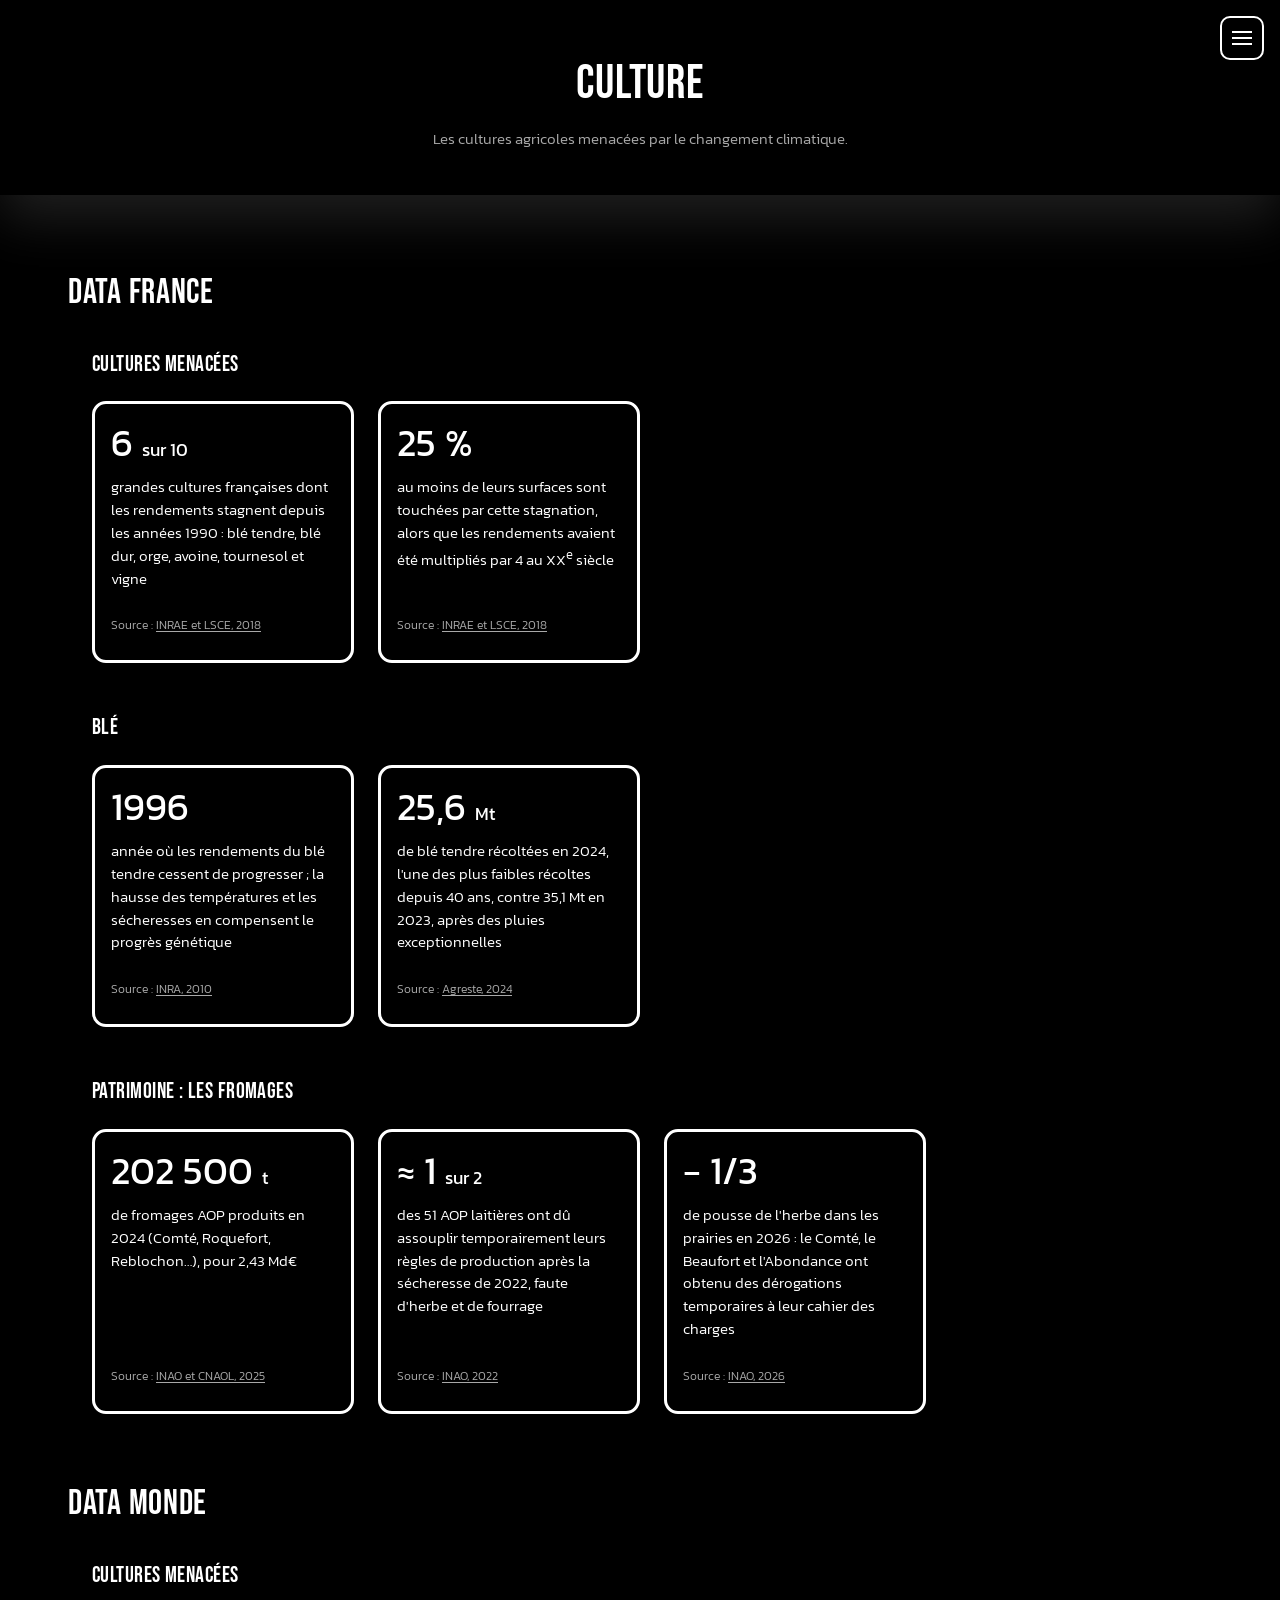
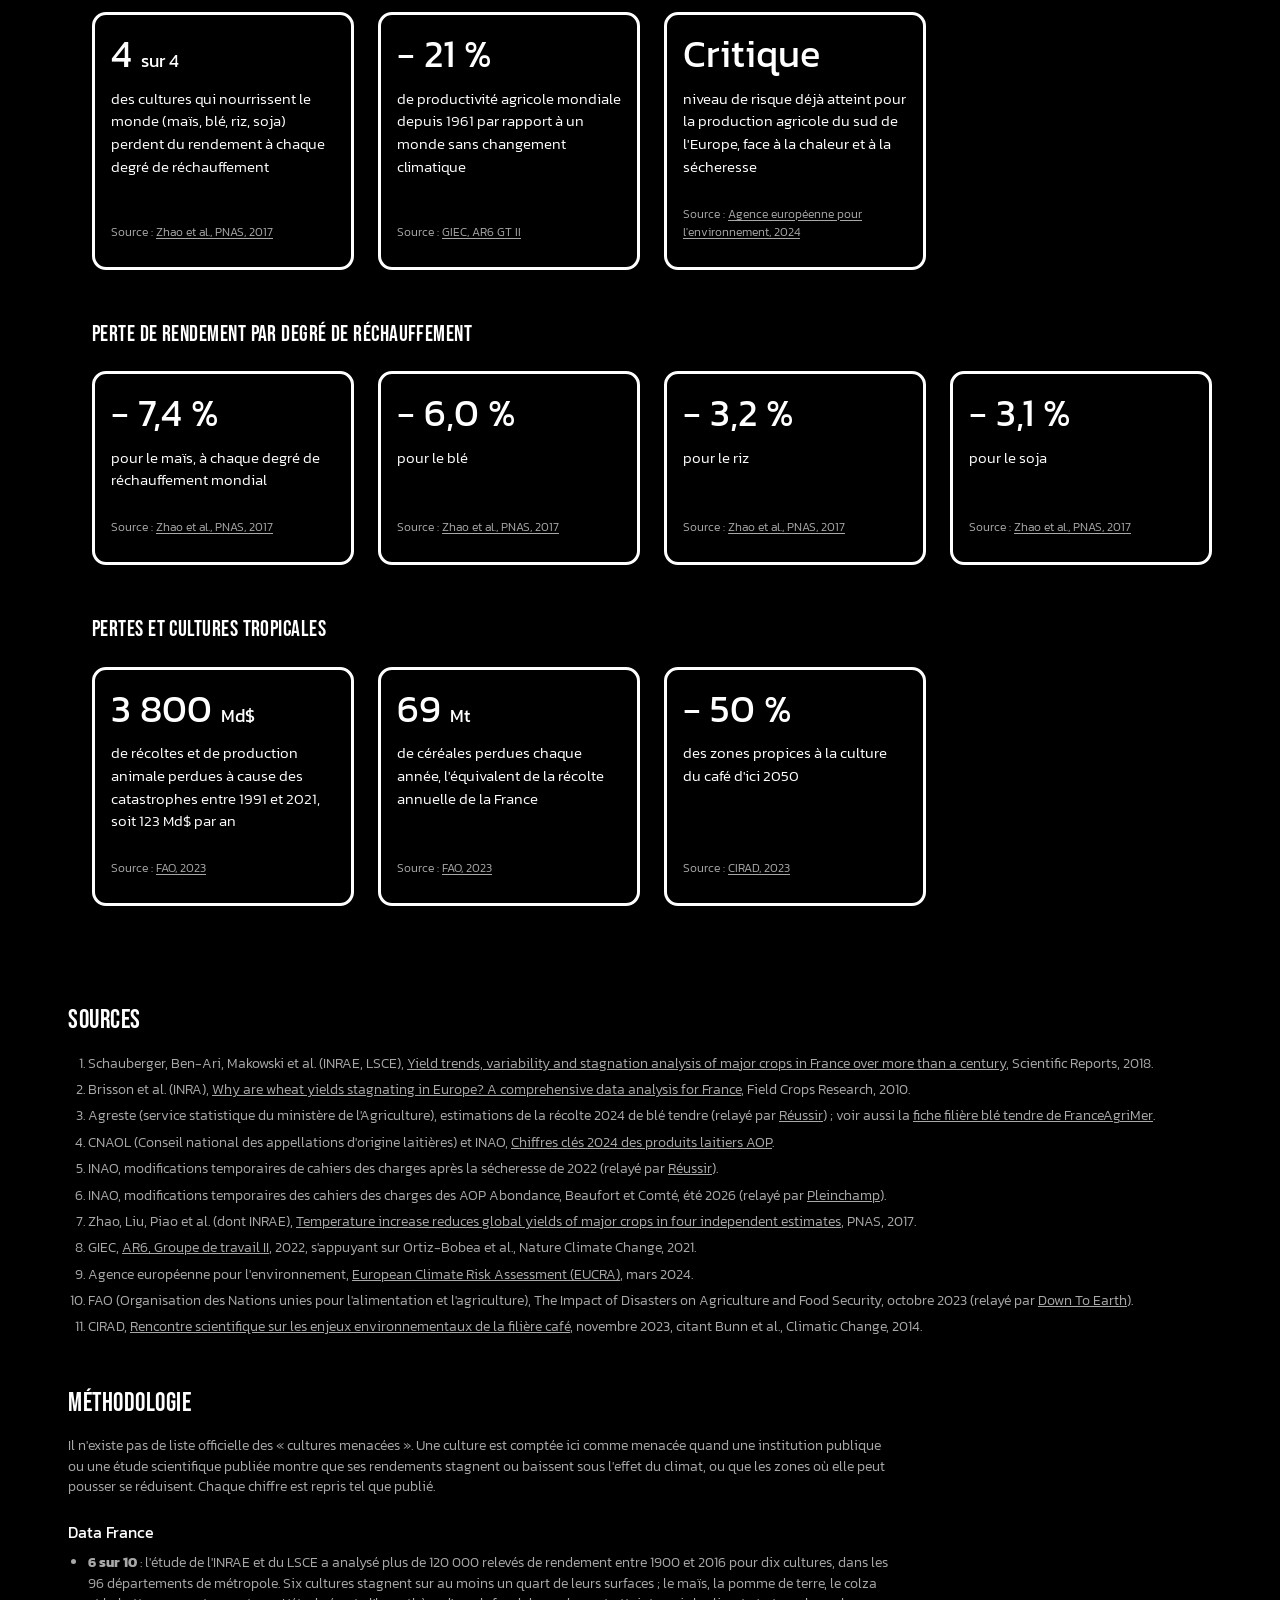
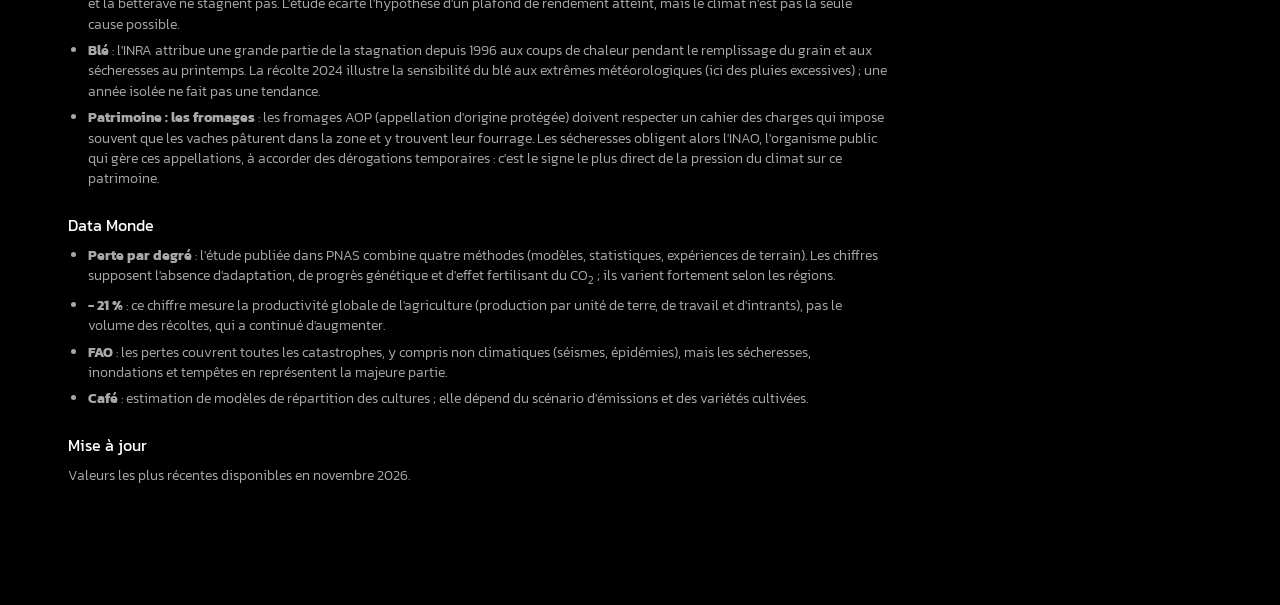
==== commit 0bf5dbe5: "Crée la page Patrimoine vin avec des sections par région viticole Les cartes sur le vin quittent la " ====
--- a/culture.html
+++ b/culture.html
@@ -19,6 +19,8 @@
           <li><a href="index.html">Climat</a></li>
           <li><a href="economie.html">Économie</a></li>
           <li><a href="culture.html" aria-current="page">Culture</a></li>
+          <li><a href="patrimoine-vin.html">Patrimoine vin</a></li>
+          <li><a href="fortunes.html">Fortunes</a></li>
         </ul>
       </nav>
     </details>
@@ -55,30 +57,6 @@
           <div class="value">25,6 <small>Mt</small></div>
           <p class="label">de blé tendre récoltées en 2024, l'une des plus faibles récoltes depuis 40 ans, contre 35,1 Mt en 2023, après des pluies exceptionnelles</p>
           <p class="source">Source : <a href="#src-agreste">Agreste, 2024</a></p>
-        </article>
-      </div>
-
-      <h3 class="subhead" id="patrimoine-vin">Patrimoine : le vin</h3>
-      <div class="cards">
-        <article class="card">
-          <div class="value">36 <small>Mhl</small></div>
-          <p class="label">de vin produits en France en 2025 (estimation), 16 % sous la moyenne des cinq dernières années, après la canicule d'août</p>
-          <p class="source">Source : <a href="#src-agreste-vin-2025">Agreste et FranceAgriMer, 2025</a></p>
-        </article>
-        <article class="card">
-          <div class="value">− 71 %</div>
-          <p class="label">de production de vin dans le Jura en 2024 par rapport à 2023, après le gel de printemps, la grêle et les maladies favorisées par la pluie</p>
-          <p class="source">Source : <a href="#src-agreste-vin-2024">Agreste, 2024</a></p>
-        </article>
-        <article class="card">
-          <div class="value">− 24 <small>jours</small></div>
-          <p class="label">les vendanges ont lieu 24 jours plus tôt que dans les années 1970 dans les vignobles suivis (Champagne, Alsace, Saint-Émilion…)</p>
-          <p class="source">Source : <a href="#src-mte-vendanges">Ministère de la Transition écologique</a></p>
-        </article>
-        <article class="card">
-          <div class="value">22 %</div>
-          <p class="label">des zones viticoles françaises ne seraient plus adaptées à la vigne avec + 2 °C de réchauffement mondial, même en changeant de cépages</p>
-          <p class="source">Source : <a href="#src-morales">INRAE, PNAS, 2020</a></p>
         </article>
       </div>
 
@@ -148,25 +126,6 @@
         </article>
       </div>
 
-      <h3 class="subhead" id="monde-vignobles">Vignobles menacés</h3>
-      <div class="cards">
-        <article class="card">
-          <div class="value">56 %</div>
-          <p class="label">des régions viticoles du monde ne seraient plus adaptées à la vigne avec + 2 °C de réchauffement ; 24 % en plantant des cépages plus résistants</p>
-          <p class="source">Source : <a href="#src-morales">INRAE, PNAS, 2020</a></p>
-        </article>
-        <article class="card">
-          <div class="value">85 %</div>
-          <p class="label">des régions viticoles du monde ne seraient plus adaptées avec + 4 °C ; 58 % en changeant de cépages</p>
-          <p class="source">Source : <a href="#src-morales">INRAE, PNAS, 2020</a></p>
-        </article>
-        <article class="card">
-          <div class="value">≈ 90 %</div>
-          <p class="label">des régions viticoles côtières et de plaine du sud de l'Europe et de Californie risquent de disparaître d'ici 2100 au-delà de + 2 °C</p>
-          <p class="source">Source : <a href="#src-vanleeuwen">INRAE et Bordeaux Sciences Agro, 2024</a></p>
-        </article>
-      </div>
-
       <h3 class="subhead">Pertes et cultures tropicales</h3>
       <div class="cards">
         <article class="card">
@@ -194,14 +153,9 @@
       <li id="src-schauberger">Schauberger, Ben-Ari, Makowski et al. (INRAE, LSCE), <a href="https://hal.inrae.fr/hal-02620950v1">Yield trends, variability and stagnation analysis of major crops in France over more than a century</a>, Scientific Reports, 2018.</li>
       <li id="src-brisson">Brisson et al. (INRA), <a href="https://agris.fao.org/search/en/records/67dad7e0677d8be0233c155b">Why are wheat yields stagnating in Europe? A comprehensive data analysis for France</a>, Field Crops Research, 2010.</li>
       <li id="src-agreste">Agreste (service statistique du ministère de l'Agriculture), estimations de la récolte 2024 de blé tendre (relayé par <a href="https://www.reussir.fr/moisson-2024-quand-agreste-estime-la-production-de-ble-tendre-263-mt-pour-2024">Réussir</a>) ; voir aussi la <a href="https://www.franceagrimer.fr/sites/default/files/2026-02/15_FICHE_FILIERE_BLE_TENDRE_2026.pdf">fiche filière blé tendre de FranceAgriMer</a>.</li>
-      <li id="src-mte-vendanges">Ministère de la Transition écologique, <a href="https://www.ecologie.gouv.fr/politiques-publiques/impacts-du-changement-climatique-agriculture-foret">Impacts du changement climatique : agriculture et forêt</a>.</li>
-      <li id="src-agreste-vin-2025">Agreste, prévisions de récolte viticole 2025 au 1<sup>er</sup> octobre ; FranceAgriMer, <a href="https://www.franceagrimer.fr/sites/default/files/2025-11/NCO-NOT-VIN-2025-10.pdf">note de conjoncture vins, octobre 2025</a>.</li>
-      <li id="src-agreste-vin-2024">Agreste, prévisions de récolte viticole 2024 au 1<sup>er</sup> septembre (relayé par <a href="https://reussir.fr/vigne/la-vendange-francaise-2024-estimee-393-millions-dhectolitres">Réussir</a>).</li>
       <li id="src-cnaol">CNAOL (Conseil national des appellations d'origine laitières) et INAO, <a href="https://www.inao.gouv.fr/sites/default/files/2025-09/CNAOL_CHIFFRESCLES2024_VF.pdf">Chiffres clés 2024 des produits laitiers AOP</a>.</li>
       <li id="src-inao-2022">INAO, modifications temporaires de cahiers des charges après la sécheresse de 2022 (relayé par <a href="https://www.reussir.fr/lait/une-annee-2022-compliquee-pour-les-aop-laitieres">Réussir</a>).</li>
       <li id="src-inao-2026">INAO, modifications temporaires des cahiers des charges des AOP Abondance, Beaufort et Comté, été 2026 (relayé par <a href="https://www.pleinchamp.com/actualite/secheresse-les-cahiers-des-charges-des-aop-abondance-beaufort-et-comte-temporairement-modifies">Pleinchamp</a>).</li>
-      <li id="src-morales">Morales-Castilla, García de Cortázar-Atauri, Cook et al. (dont INRAE), <a href="https://pmc.ncbi.nlm.nih.gov/articles/PMC7022210">Diversity buffers winegrowing regions from climate change losses</a>, PNAS, 2020 (<a href="https://www.inrae.fr/sites/default/files/pdf/CP-Publication-Vigne-Changement-climatique_0.pdf">communiqué INRAE</a>).</li>
-      <li id="src-vanleeuwen">van Leeuwen, Sgubin, Bois et al. (INRAE, Bordeaux Sciences Agro), Climate change impacts and adaptations of wine production, Nature Reviews Earth &amp; Environment, 2024 (<a href="https://www.inrae.fr/sites/default/files/pdf/2024_cartographie-mondiale-evolution-regions-viticoles-changement-climatique.pdf">présentation INRAE</a>).</li>
       <li id="src-zhao">Zhao, Liu, Piao et al. (dont INRAE), <a href="https://hal.archives-ouvertes.fr/hal-01594919">Temperature increase reduces global yields of major crops in four independent estimates</a>, PNAS, 2017.</li>
       <li id="src-ortiz">GIEC, <a href="https://www.ipcc.ch/report/ar6/wg2/">AR6, Groupe de travail II</a>, 2022, s'appuyant sur Ortiz-Bobea et al., Nature Climate Change, 2021.</li>
       <li id="src-eea">Agence européenne pour l'environnement, <a href="https://www.eea.europa.eu/publications/european-climate-risk-assessment">European Climate Risk Assessment (EUCRA)</a>, mars 2024.</li>
@@ -217,9 +171,6 @@
       <ul>
         <li><strong>6 sur 10</strong> : l'étude de l'INRAE et du LSCE a analysé plus de 120 000 relevés de rendement entre 1900 et 2016 pour dix cultures, dans les 96 départements de métropole. Six cultures stagnent sur au moins un quart de leurs surfaces ; le maïs, la pomme de terre, le colza et la betterave ne stagnent pas. L'étude écarte l'hypothèse d'un plafond de rendement atteint, mais le climat n'est pas la seule cause possible.</li>
         <li><strong>Blé</strong> : l'INRA attribue une grande partie de la stagnation depuis 1996 aux coups de chaleur pendant le remplissage du grain et aux sécheresses au printemps. La récolte 2024 illustre la sensibilité du blé aux extrêmes météorologiques (ici des pluies excessives) ; une année isolée ne fait pas une tendance.</li>
-        <li><strong>Vigne</strong> : la date des vendanges suit presque exactement la hausse des températures ; le ministère l'utilise comme indicateur du réchauffement.</li>
-        <li><strong>Patrimoine : le vin</strong> : les volumes viennent des estimations de récolte du service statistique du ministère de l'Agriculture, révisées plusieurs fois dans l'année. La baisse de production a aussi des causes non climatiques, notamment l'arrachage de vignes aidé par l'État pour réduire les surplus.</li>
-        <li><strong>Vignobles menacés</strong> : aucune liste officielle des vignobles ou appellations menacés n'existe en France. Les chiffres viennent de deux études dirigées ou co-écrites par l'INRAE, qui modélisent les zones où la vigne pourra encore mûrir correctement selon le niveau de réchauffement. Une zone « plus adaptée » ne disparaît pas forcément : elle devra changer de cépages, de pratiques ou de type de vin. En France, l'étude de 2020 estime qu'à + 2 °C les pertes (22 %) seraient compensées par de nouvelles zones favorables (25 %), plus au nord ou en altitude.</li>
         <li><strong>Patrimoine : les fromages</strong> : les fromages AOP (appellation d'origine protégée) doivent respecter un cahier des charges qui impose souvent que les vaches pâturent dans la zone et y trouvent leur fourrage. Les sécheresses obligent alors l'INAO, l'organisme public qui gère ces appellations, à accorder des dérogations temporaires : c'est le signe le plus direct de la pression du climat sur ce patrimoine.</li>
       </ul>
 
